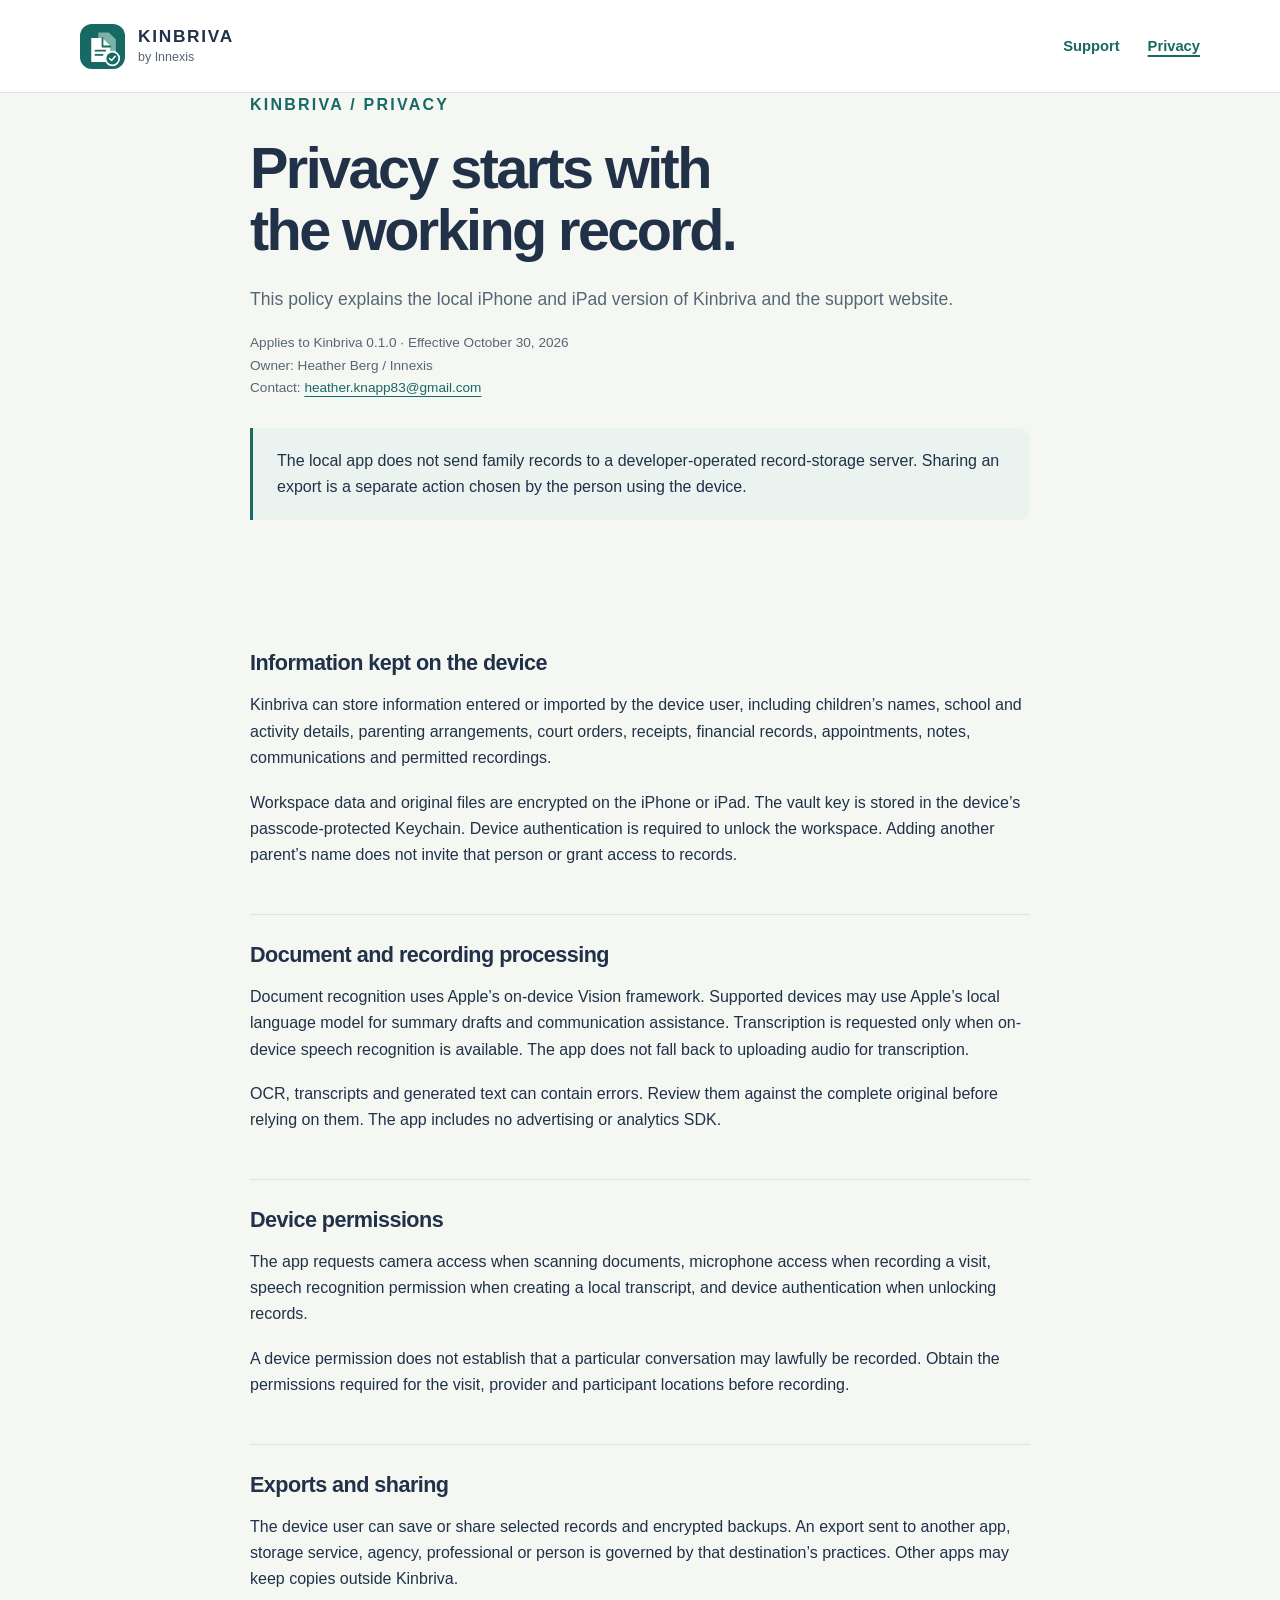
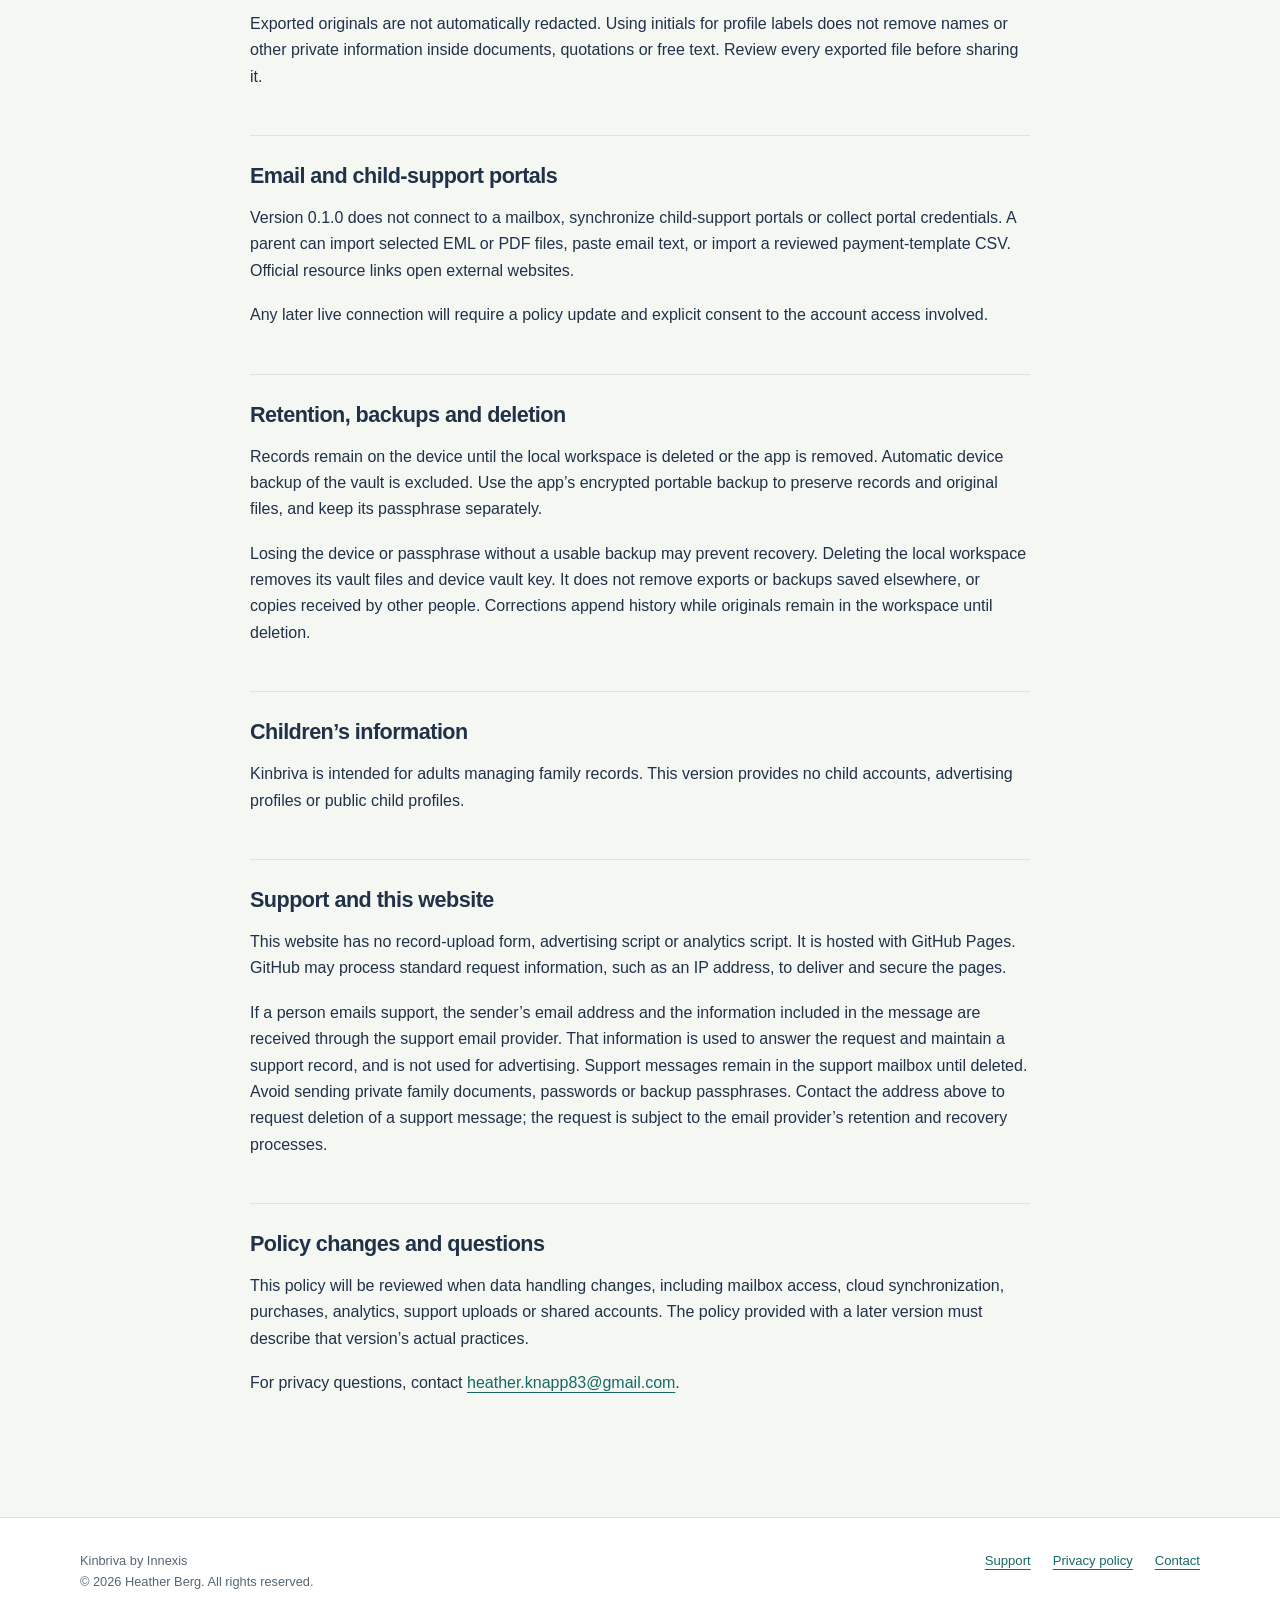
==== privacy/index.html @ b79e7692 "Publish approved Kinbriva support and privacy website" ====
<!doctype html>
<html lang="en"><head><meta charset="utf-8"><meta http-equiv="Content-Security-Policy" content="default-src 'none'; style-src 'self'; img-src 'self'; font-src 'self'; base-uri 'none'; form-action 'none'; upgrade-insecure-requests"><meta name="viewport" content="width=device-width,initial-scale=1"><meta name="description" content="How Kinbriva handles local family records, device permissions, backups, exports and privacy requests."><meta name="theme-color" content="#176963"><title>Privacy policy · Kinbriva by Innexis</title><link rel="icon" href="../brand.svg" type="image/svg+xml"><link rel="stylesheet" href="../styles.css"></head>
<body><a class="skip" href="#main">Skip to content</a><header class="site-header"><div class="wrap header-inner"><a class="brand" href="../" aria-label="Kinbriva home"><img class="brand-icon" src="../brand.svg" alt="" width="45" height="45"><span><strong>KINBRIVA</strong><small>by Innexis</small></span></a><nav class="site-nav" aria-label="Main"><a href="../support/">Support</a><a href="../privacy/" aria-current="page">Privacy</a></nav></div></header>
<main id="main" class="wrap"><div class="page-top document"><p class="eyebrow">Kinbriva / Privacy</p><h1>Privacy starts with<br>the working record.</h1><p class="intro">This policy explains the local iPhone and iPad version of Kinbriva and the support website.</p><p class="meta">Applies to Kinbriva 0.1.0 · Effective October 30, 2026<br>Owner: Heather Berg / Innexis<br>Contact: <a class="content-link" href="mailto:heather.knapp83@gmail.com?subject=Kinbriva%20privacy">heather.knapp83@gmail.com</a></p><div class="notice"><p>The local app does not send family records to a developer-operated record-storage server. Sharing an export is a separate action chosen by the person using the device.</p></div></div>
<article class="document" aria-label="Privacy policy"><section><h2>Information kept on the device</h2><p>Kinbriva can store information entered or imported by the device user, including children’s names, school and activity details, parenting arrangements, court orders, receipts, financial records, appointments, notes, communications and permitted recordings.</p><p>Workspace data and original files are encrypted on the iPhone or iPad. The vault key is stored in the device’s passcode-protected Keychain. Device authentication is required to unlock the workspace. Adding another parent’s name does not invite that person or grant access to records.</p></section>
<section><h2>Document and recording processing</h2><p>Document recognition uses Apple’s on-device Vision framework. Supported devices may use Apple’s local language model for summary drafts and communication assistance. Transcription is requested only when on-device speech recognition is available. The app does not fall back to uploading audio for transcription.</p><p>OCR, transcripts and generated text can contain errors. Review them against the complete original before relying on them. The app includes no advertising or analytics SDK.</p></section>
<section><h2>Device permissions</h2><p>The app requests camera access when scanning documents, microphone access when recording a visit, speech recognition permission when creating a local transcript, and device authentication when unlocking records.</p><p>A device permission does not establish that a particular conversation may lawfully be recorded. Obtain the permissions required for the visit, provider and participant locations before recording.</p></section>
<section><h2>Exports and sharing</h2><p>The device user can save or share selected records and encrypted backups. An export sent to another app, storage service, agency, professional or person is governed by that destination’s practices. Other apps may keep copies outside Kinbriva.</p><p>Exported originals are not automatically redacted. Using initials for profile labels does not remove names or other private information inside documents, quotations or free text. Review every exported file before sharing it.</p></section>
<section><h2>Email and child-support portals</h2><p>Version 0.1.0 does not connect to a mailbox, synchronize child-support portals or collect portal credentials. A parent can import selected EML or PDF files, paste email text, or import a reviewed payment-template CSV. Official resource links open external websites.</p><p>Any later live connection will require a policy update and explicit consent to the account access involved.</p></section>
<section><h2>Retention, backups and deletion</h2><p>Records remain on the device until the local workspace is deleted or the app is removed. Automatic device backup of the vault is excluded. Use the app’s encrypted portable backup to preserve records and original files, and keep its passphrase separately.</p><p>Losing the device or passphrase without a usable backup may prevent recovery. Deleting the local workspace removes its vault files and device vault key. It does not remove exports or backups saved elsewhere, or copies received by other people. Corrections append history while originals remain in the workspace until deletion.</p></section>
<section><h2>Children’s information</h2><p>Kinbriva is intended for adults managing family records. This version provides no child accounts, advertising profiles or public child profiles.</p></section>
<section><h2>Support and this website</h2><p>This website has no record-upload form, advertising script or analytics script. It is hosted with GitHub Pages. GitHub may process standard request information, such as an IP address, to deliver and secure the pages.</p><p>If a person emails support, the sender’s email address and the information included in the message are received through the support email provider. That information is used to answer the request and maintain a support record, and is not used for advertising. Support messages remain in the support mailbox until deleted. Avoid sending private family documents, passwords or backup passphrases. Contact the address above to request deletion of a support message; the request is subject to the email provider’s retention and recovery processes.</p></section>
<section><h2>Policy changes and questions</h2><p>This policy will be reviewed when data handling changes, including mailbox access, cloud synchronization, purchases, analytics, support uploads or shared accounts. The policy provided with a later version must describe that version’s actual practices.</p><p>For privacy questions, contact <a class="content-link" href="mailto:heather.knapp83@gmail.com?subject=Kinbriva%20privacy">heather.knapp83@gmail.com</a>.</p></section></article></main>
<footer class="site-footer"><div class="wrap footer-inner"><p>Kinbriva by Innexis<br>© 2026 Heather Berg. All rights reserved.</p><nav class="footer-links" aria-label="Footer"><a href="../support/">Support</a><a href="../privacy/" aria-current="page">Privacy policy</a><a href="mailto:heather.knapp83@gmail.com?subject=Kinbriva%20support">Contact</a></nav></div></footer></body></html>
---- styles.css ----
:root{color-scheme:light;--ink:#203148;--muted:#566675;--teal:#176963;--teal-dark:#0e504b;--line:#dce6e0;--paper:#fff;--wash:#f5f7f3;--mint:#eaf3ef;--radius:22px}
*{box-sizing:border-box}html{scroll-behavior:smooth}body{margin:0;background:var(--wash);color:var(--ink);font:16px/1.65 -apple-system,BlinkMacSystemFont,"Segoe UI",sans-serif}a{color:var(--teal);text-underline-offset:4px}a:hover{color:var(--teal-dark)}a:focus-visible,summary:focus-visible{outline:3px solid #b97e19;outline-offset:5px;border-radius:3px}h1,h2,h3,p{margin-top:0}h1{font-size:clamp(2.6rem,5.2vw,4.4rem);line-height:1.08;letter-spacing:-.045em;margin-bottom:24px}h2{font-size:1.6rem;line-height:1.25;letter-spacing:-.025em;margin-bottom:15px}h3{font-size:1.1rem;line-height:1.35;margin-bottom:9px}p{margin-bottom:18px}ul,ol{padding-left:1.35rem}li{padding-left:5px;margin:8px 0}.wrap{width:min(1120px,calc(100% - 56px));margin:auto}.skip{position:absolute;left:16px;top:-90px;padding:10px 20px;background:var(--ink);color:white;z-index:5}.skip:focus{top:12px;color:white}.site-header{border-bottom:1px solid var(--line);background:var(--paper)}.header-inner{min-height:92px;display:flex;align-items:center;justify-content:space-between;gap:24px}.brand{display:flex;align-items:center;gap:13px;text-decoration:none;color:var(--ink)}.brand-icon{width:45px;height:45px;display:block}.brand strong{display:block;font-size:1.08rem;letter-spacing:.1em;line-height:1.3}.brand small{display:block;color:var(--muted);font-size:.78rem;line-height:1.5}.site-nav{display:flex;gap:28px;align-items:center}.site-nav a{font-size:.92rem;text-decoration:none;font-weight:600}.site-nav a[aria-current=page]{text-decoration:underline;text-decoration-thickness:2px}.eyebrow{text-transform:uppercase;letter-spacing:.14em;color:var(--teal);font-size:.75rem;font-weight:750;line-height:1.5;margin-bottom:20px}.hero{padding:88px 0 72px;display:grid;grid-template-columns:1.05fr .95fr;gap:80px;align-items:center}.hero .intro{font-size:1.15rem;color:var(--muted);max-width:39rem}.pill{display:inline-flex;align-items:center;gap:8px;border:1px solid var(--line);background:var(--paper);border-radius:50px;padding:7px 13px;font-size:.75rem;color:var(--muted);margin-bottom:22px}.pill:before{content:"";width:7px;height:7px;background:var(--teal);border-radius:100%}.actions{display:flex;gap:12px;flex-wrap:wrap;margin-top:28px}.button{padding:12px 20px;border-radius:10px;text-decoration:none;font-size:.93rem;font-weight:650;border:1px solid var(--teal);display:inline-block}.button.primary{color:white;background:var(--teal)}.button.primary:hover{background:var(--teal-dark)}.button.secondary{background:transparent}.record-stack{position:relative;padding:35px 25px;background:var(--mint);border-radius:35px;transform:rotate(-2deg)}.record-stack>*{transform:rotate(2deg)}.record-stack-label{font-size:.72rem;font-weight:750;letter-spacing:.12em;color:var(--teal);margin:0 0 20px}.sample-record{display:flex;align-items:center;gap:14px;background:white;border:1px solid #dce6e0;box-shadow:0 8px 25px #20314808;padding:20px;border-radius:15px;margin:13px 0}.sample-record .badge{width:39px;height:43px;border:1px solid var(--line);border-radius:10px;display:grid;place-items:center;font-size:18px;color:var(--teal);font-weight:600}.sample-record strong{font-size:.95rem;display:block}.sample-record small{color:var(--muted);font-size:.78rem}.sample-note{color:var(--muted);font-size:.73rem;margin:21px 0 0}.section{padding:48px 0 70px}.section-label{margin-bottom:25px}.feature-grid{display:grid;grid-template-columns:repeat(3,1fr);gap:18px}.card{padding:28px;background:white;border:1px solid var(--line);border-radius:var(--radius)}.card p{font-size:.94rem;color:var(--muted);margin-bottom:0}.number{font-size:.75rem;font-weight:750;color:var(--teal);letter-spacing:.1em;display:block;margin-bottom:22px}.notice{border-left:3px solid var(--teal);background:var(--mint);border-radius:0 12px 12px 0;padding:20px 24px;margin:28px 0}.notice p:last-child{margin-bottom:0}.status-text{font-size:.87rem;color:var(--muted);max-width:54rem}.page-top{padding:64px 0 30px}.page-top h1{font-size:clamp(2.5rem,5vw,3.6rem)}.page-top .intro{font-size:1.1rem;color:var(--muted);max-width:46rem}.document{max-width:780px;margin:0 auto;padding:0 0 75px}.document section{padding:27px 0;border-bottom:1px solid var(--line)}.document section:last-child{border-bottom:0}.document h2{font-size:1.35rem}.document p,.document li{font-size:1rem}.document .meta{font-size:.85rem;color:var(--muted)}.support-layout{display:grid;grid-template-columns:1.7fr 1fr;gap:40px;align-items:start;padding-bottom:75px}.support-layout h2{margin-top:36px}.support-layout h2:first-child{margin-top:0}.support-aside{position:sticky;top:25px}.support-aside p{font-size:.9rem}.support-aside .button{margin:6px 0 10px}details{padding:21px 0;border-bottom:1px solid var(--line)}summary{cursor:pointer;font-weight:650;font-size:1.02rem;padding-right:16px}details p{padding-top:15px;margin-bottom:0;color:var(--muted);font-size:.95rem}.site-footer{padding:32px 0;background:var(--paper);border-top:1px solid var(--line)}.footer-inner{display:flex;justify-content:space-between;gap:25px}.footer-inner p{margin:0;font-size:.8rem;color:var(--muted)}.footer-links{display:flex;gap:22px;font-size:.82rem}.lead-link{font-weight:600}.muted{color:var(--muted)}.content-link{overflow-wrap:anywhere}@media(max-width:800px){.hero{gap:35px;padding-top:56px;grid-template-columns:1fr}.record-stack{margin:5px 15px 0}.feature-grid{grid-template-columns:1fr}.support-layout{grid-template-columns:1fr}.support-aside{position:static}.footer-inner{flex-direction:column}.section{padding-top:25px}.page-top{padding-top:44px}}@media(max-width:480px){.wrap{width:calc(100% - 36px)}.site-nav{gap:17px}.header-inner{min-height:84px;gap:16px}.brand-icon{width:36px;height:36px}.brand strong{font-size:.91rem}.brand small{font-size:.68rem}.site-nav a{font-size:.8rem}.hero{padding-bottom:42px}.actions .button{width:100%;text-align:center}.record-stack{padding:23px 16px}.card{padding:24px}.page-top h1{font-size:2.45rem}.footer-links{flex-wrap:wrap}}@media(prefers-reduced-motion:reduce){html{scroll-behavior:auto}}@media print{.site-header,.site-footer,.actions,.support-aside{display:none}body{background:#fff;color:#000}.wrap{width:100%}.document{max-width:none}.page-top{padding-top:0}.document section{break-inside:avoid}a{color:inherit}.notice{background:transparent}}
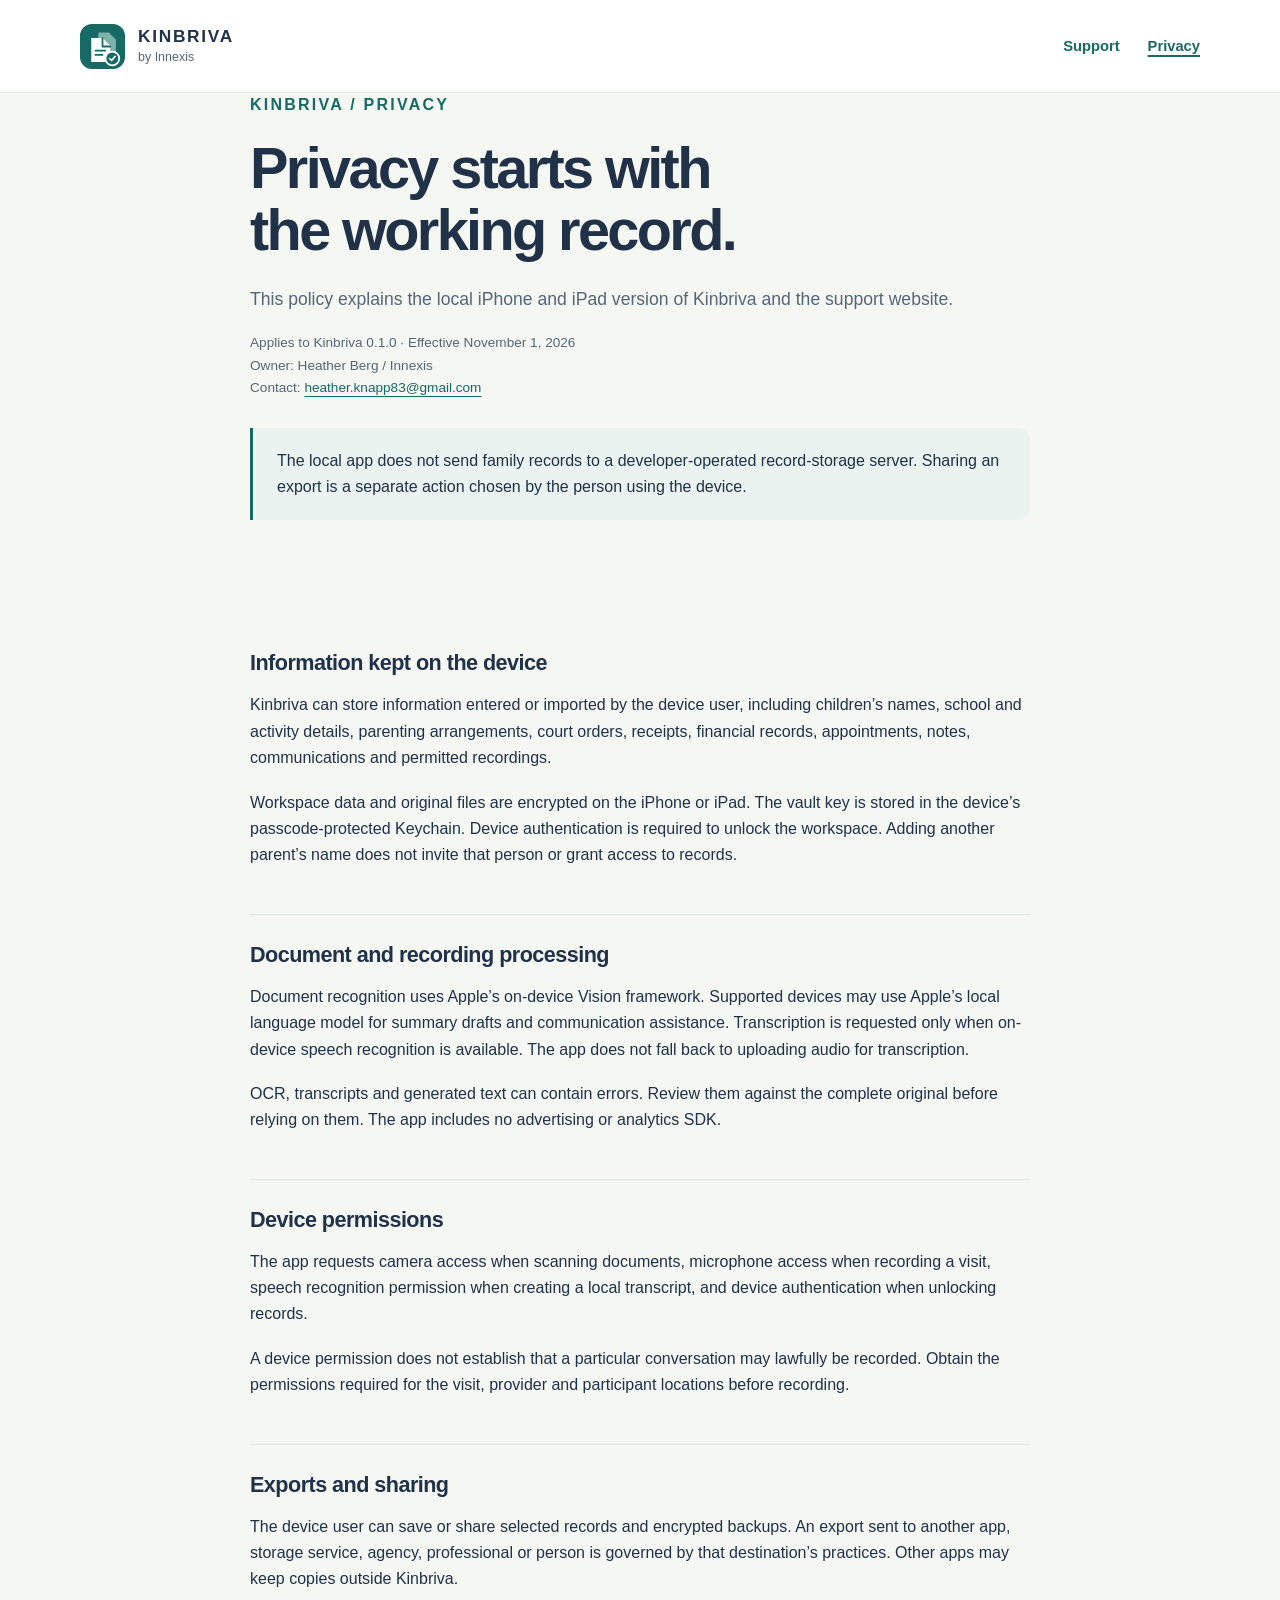
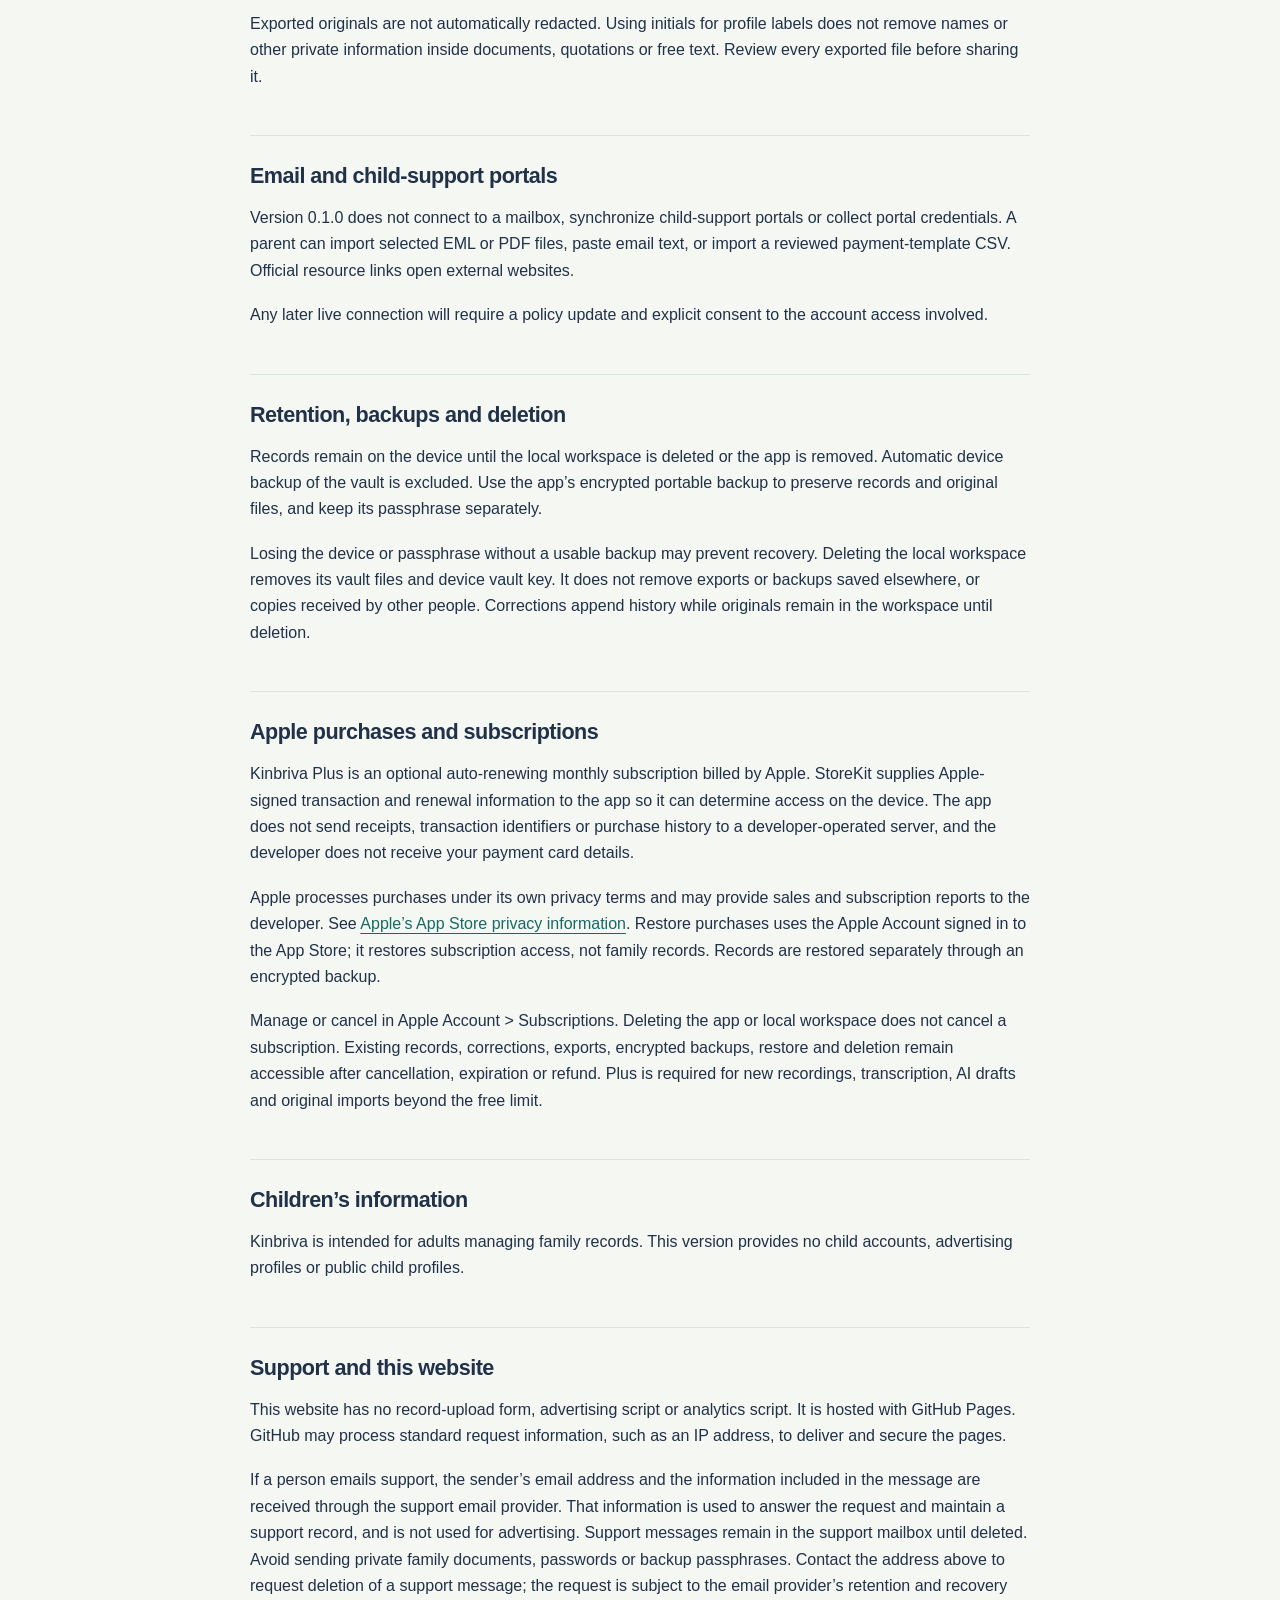
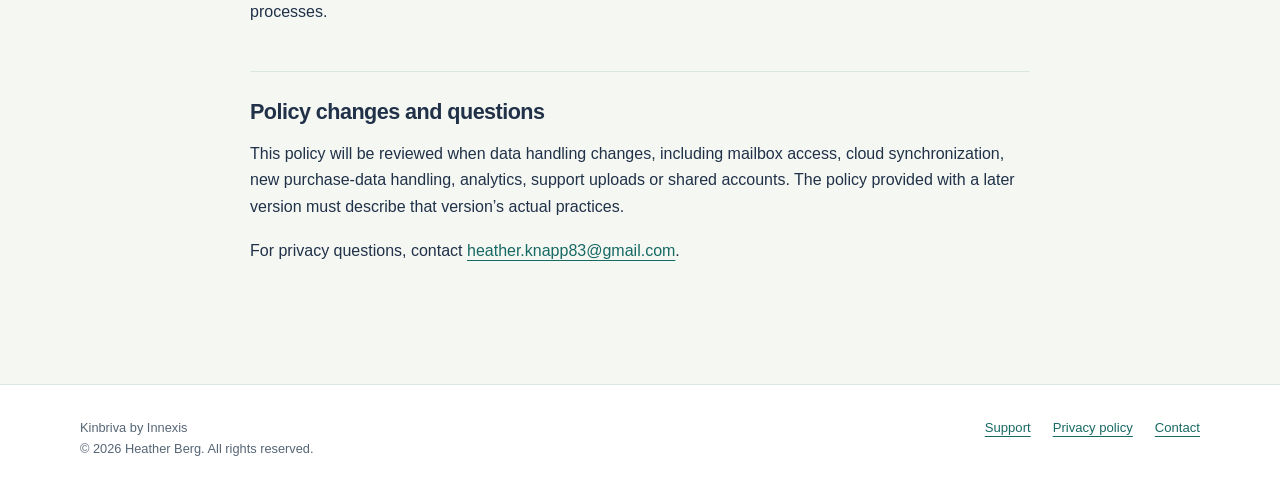
==== commit 092aa56f: "Explain Kinbriva Plus monthly pricing, purchase privacy and cancellation" ====
--- a/privacy/index.html
+++ b/privacy/index.html
@@ -1,14 +1,15 @@
 <!doctype html>
 <html lang="en"><head><meta charset="utf-8"><meta http-equiv="Content-Security-Policy" content="default-src 'none'; style-src 'self'; img-src 'self'; font-src 'self'; base-uri 'none'; form-action 'none'; upgrade-insecure-requests"><meta name="viewport" content="width=device-width,initial-scale=1"><meta name="description" content="How Kinbriva handles local family records, device permissions, backups, exports and privacy requests."><meta name="theme-color" content="#176963"><title>Privacy policy · Kinbriva by Innexis</title><link rel="icon" href="../brand.svg" type="image/svg+xml"><link rel="stylesheet" href="../styles.css"></head>
 <body><a class="skip" href="#main">Skip to content</a><header class="site-header"><div class="wrap header-inner"><a class="brand" href="../" aria-label="Kinbriva home"><img class="brand-icon" src="../brand.svg" alt="" width="45" height="45"><span><strong>KINBRIVA</strong><small>by Innexis</small></span></a><nav class="site-nav" aria-label="Main"><a href="../support/">Support</a><a href="../privacy/" aria-current="page">Privacy</a></nav></div></header>
-<main id="main" class="wrap"><div class="page-top document"><p class="eyebrow">Kinbriva / Privacy</p><h1>Privacy starts with<br>the working record.</h1><p class="intro">This policy explains the local iPhone and iPad version of Kinbriva and the support website.</p><p class="meta">Applies to Kinbriva 0.1.0 · Effective October 30, 2026<br>Owner: Heather Berg / Innexis<br>Contact: <a class="content-link" href="mailto:heather.knapp83@gmail.com?subject=Kinbriva%20privacy">heather.knapp83@gmail.com</a></p><div class="notice"><p>The local app does not send family records to a developer-operated record-storage server. Sharing an export is a separate action chosen by the person using the device.</p></div></div>
+<main id="main" class="wrap"><div class="page-top document"><p class="eyebrow">Kinbriva / Privacy</p><h1>Privacy starts with<br>the working record.</h1><p class="intro">This policy explains the local iPhone and iPad version of Kinbriva and the support website.</p><p class="meta">Applies to Kinbriva 0.1.0 · Effective November 1, 2026<br>Owner: Heather Berg / Innexis<br>Contact: <a class="content-link" href="mailto:heather.knapp83@gmail.com?subject=Kinbriva%20privacy">heather.knapp83@gmail.com</a></p><div class="notice"><p>The local app does not send family records to a developer-operated record-storage server. Sharing an export is a separate action chosen by the person using the device.</p></div></div>
 <article class="document" aria-label="Privacy policy"><section><h2>Information kept on the device</h2><p>Kinbriva can store information entered or imported by the device user, including children’s names, school and activity details, parenting arrangements, court orders, receipts, financial records, appointments, notes, communications and permitted recordings.</p><p>Workspace data and original files are encrypted on the iPhone or iPad. The vault key is stored in the device’s passcode-protected Keychain. Device authentication is required to unlock the workspace. Adding another parent’s name does not invite that person or grant access to records.</p></section>
 <section><h2>Document and recording processing</h2><p>Document recognition uses Apple’s on-device Vision framework. Supported devices may use Apple’s local language model for summary drafts and communication assistance. Transcription is requested only when on-device speech recognition is available. The app does not fall back to uploading audio for transcription.</p><p>OCR, transcripts and generated text can contain errors. Review them against the complete original before relying on them. The app includes no advertising or analytics SDK.</p></section>
 <section><h2>Device permissions</h2><p>The app requests camera access when scanning documents, microphone access when recording a visit, speech recognition permission when creating a local transcript, and device authentication when unlocking records.</p><p>A device permission does not establish that a particular conversation may lawfully be recorded. Obtain the permissions required for the visit, provider and participant locations before recording.</p></section>
 <section><h2>Exports and sharing</h2><p>The device user can save or share selected records and encrypted backups. An export sent to another app, storage service, agency, professional or person is governed by that destination’s practices. Other apps may keep copies outside Kinbriva.</p><p>Exported originals are not automatically redacted. Using initials for profile labels does not remove names or other private information inside documents, quotations or free text. Review every exported file before sharing it.</p></section>
 <section><h2>Email and child-support portals</h2><p>Version 0.1.0 does not connect to a mailbox, synchronize child-support portals or collect portal credentials. A parent can import selected EML or PDF files, paste email text, or import a reviewed payment-template CSV. Official resource links open external websites.</p><p>Any later live connection will require a policy update and explicit consent to the account access involved.</p></section>
 <section><h2>Retention, backups and deletion</h2><p>Records remain on the device until the local workspace is deleted or the app is removed. Automatic device backup of the vault is excluded. Use the app’s encrypted portable backup to preserve records and original files, and keep its passphrase separately.</p><p>Losing the device or passphrase without a usable backup may prevent recovery. Deleting the local workspace removes its vault files and device vault key. It does not remove exports or backups saved elsewhere, or copies received by other people. Corrections append history while originals remain in the workspace until deletion.</p></section>
+<section><h2>Apple purchases and subscriptions</h2><p>Kinbriva Plus is an optional auto-renewing monthly subscription billed by Apple. StoreKit supplies Apple-signed transaction and renewal information to the app so it can determine access on the device. The app does not send receipts, transaction identifiers or purchase history to a developer-operated server, and the developer does not receive your payment card details.</p><p>Apple processes purchases under its own privacy terms and may provide sales and subscription reports to the developer. See <a href="https://www.apple.com/legal/privacy/data/en/app-store/">Apple’s App Store privacy information</a>. Restore purchases uses the Apple Account signed in to the App Store; it restores subscription access, not family records. Records are restored separately through an encrypted backup.</p><p>Manage or cancel in Apple Account &gt; Subscriptions. Deleting the app or local workspace does not cancel a subscription. Existing records, corrections, exports, encrypted backups, restore and deletion remain accessible after cancellation, expiration or refund. Plus is required for new recordings, transcription, AI drafts and original imports beyond the free limit.</p></section>
 <section><h2>Children’s information</h2><p>Kinbriva is intended for adults managing family records. This version provides no child accounts, advertising profiles or public child profiles.</p></section>
 <section><h2>Support and this website</h2><p>This website has no record-upload form, advertising script or analytics script. It is hosted with GitHub Pages. GitHub may process standard request information, such as an IP address, to deliver and secure the pages.</p><p>If a person emails support, the sender’s email address and the information included in the message are received through the support email provider. That information is used to answer the request and maintain a support record, and is not used for advertising. Support messages remain in the support mailbox until deleted. Avoid sending private family documents, passwords or backup passphrases. Contact the address above to request deletion of a support message; the request is subject to the email provider’s retention and recovery processes.</p></section>
-<section><h2>Policy changes and questions</h2><p>This policy will be reviewed when data handling changes, including mailbox access, cloud synchronization, purchases, analytics, support uploads or shared accounts. The policy provided with a later version must describe that version’s actual practices.</p><p>For privacy questions, contact <a class="content-link" href="mailto:heather.knapp83@gmail.com?subject=Kinbriva%20privacy">heather.knapp83@gmail.com</a>.</p></section></article></main>
+<section><h2>Policy changes and questions</h2><p>This policy will be reviewed when data handling changes, including mailbox access, cloud synchronization, new purchase-data handling, analytics, support uploads or shared accounts. The policy provided with a later version must describe that version’s actual practices.</p><p>For privacy questions, contact <a class="content-link" href="mailto:heather.knapp83@gmail.com?subject=Kinbriva%20privacy">heather.knapp83@gmail.com</a>.</p></section></article></main>
 <footer class="site-footer"><div class="wrap footer-inner"><p>Kinbriva by Innexis<br>© 2026 Heather Berg. All rights reserved.</p><nav class="footer-links" aria-label="Footer"><a href="../support/">Support</a><a href="../privacy/" aria-current="page">Privacy policy</a><a href="mailto:heather.knapp83@gmail.com?subject=Kinbriva%20support">Contact</a></nav></div></footer></body></html>
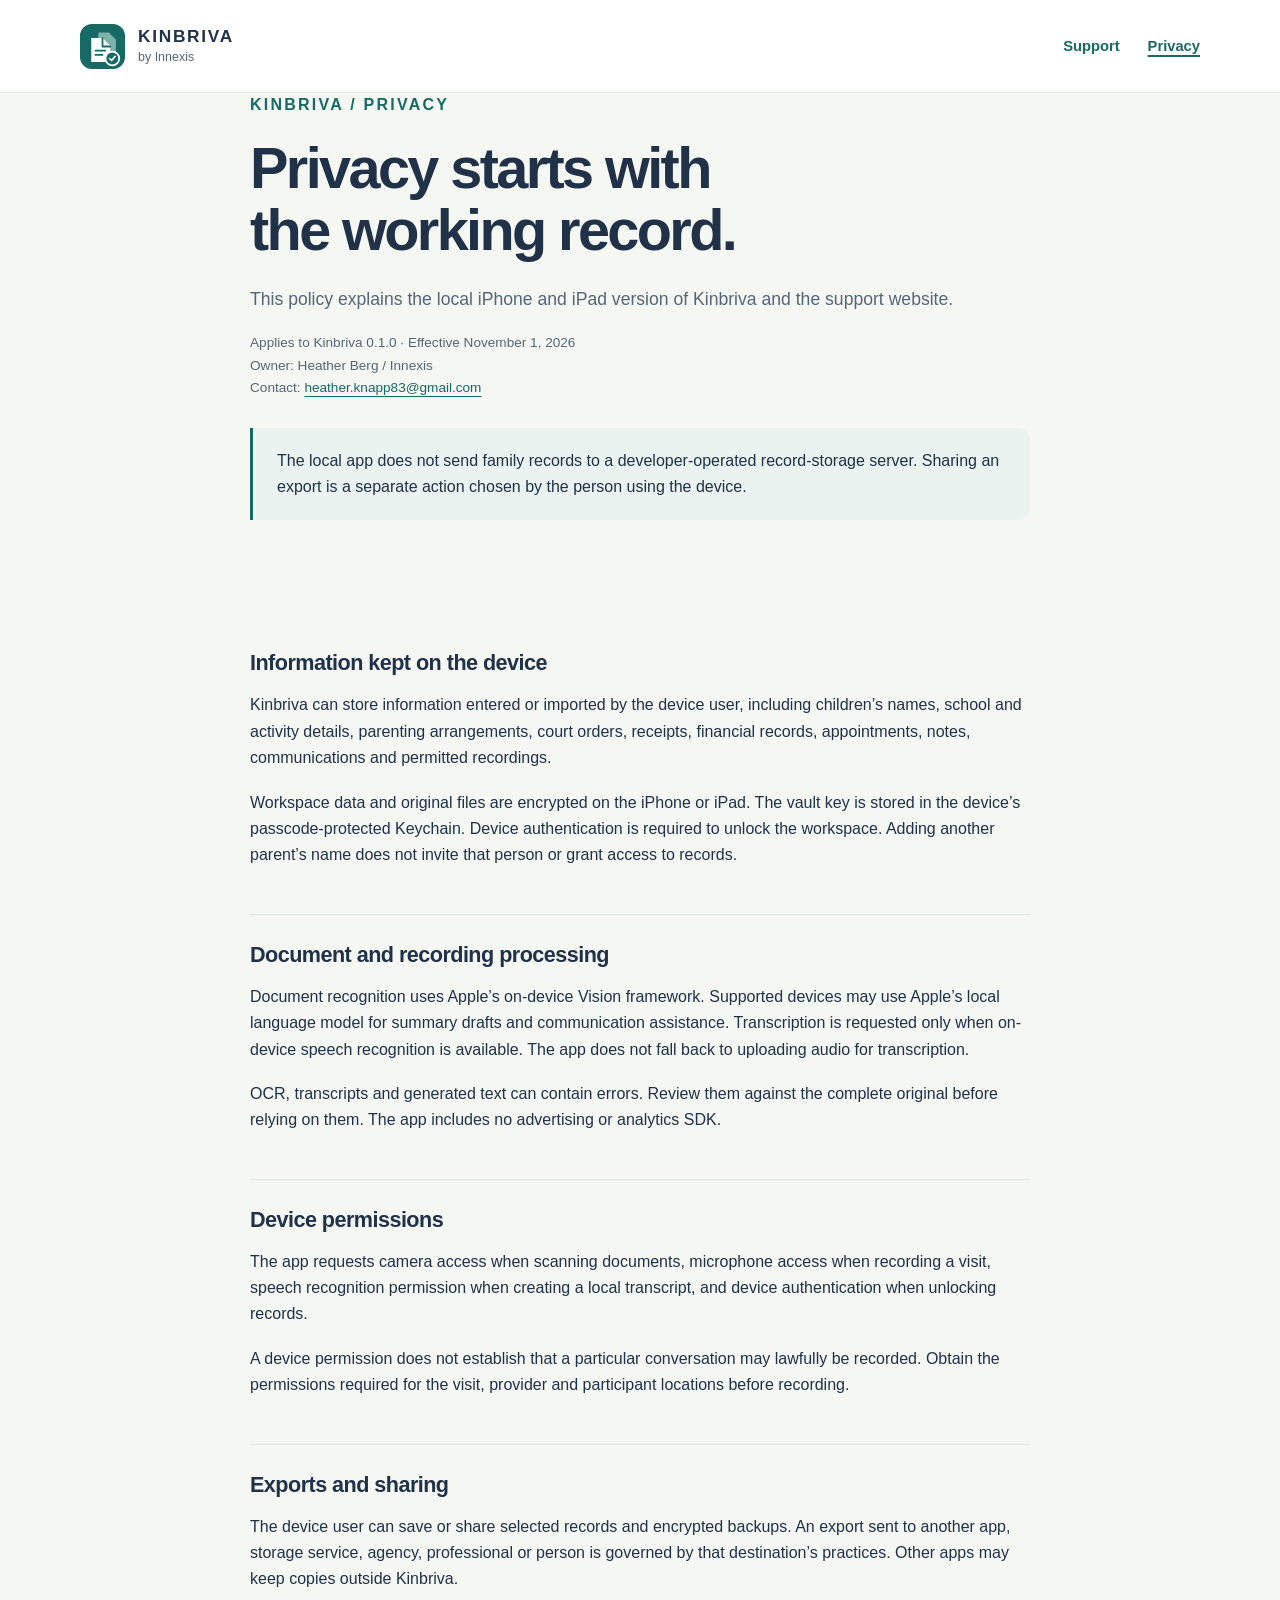
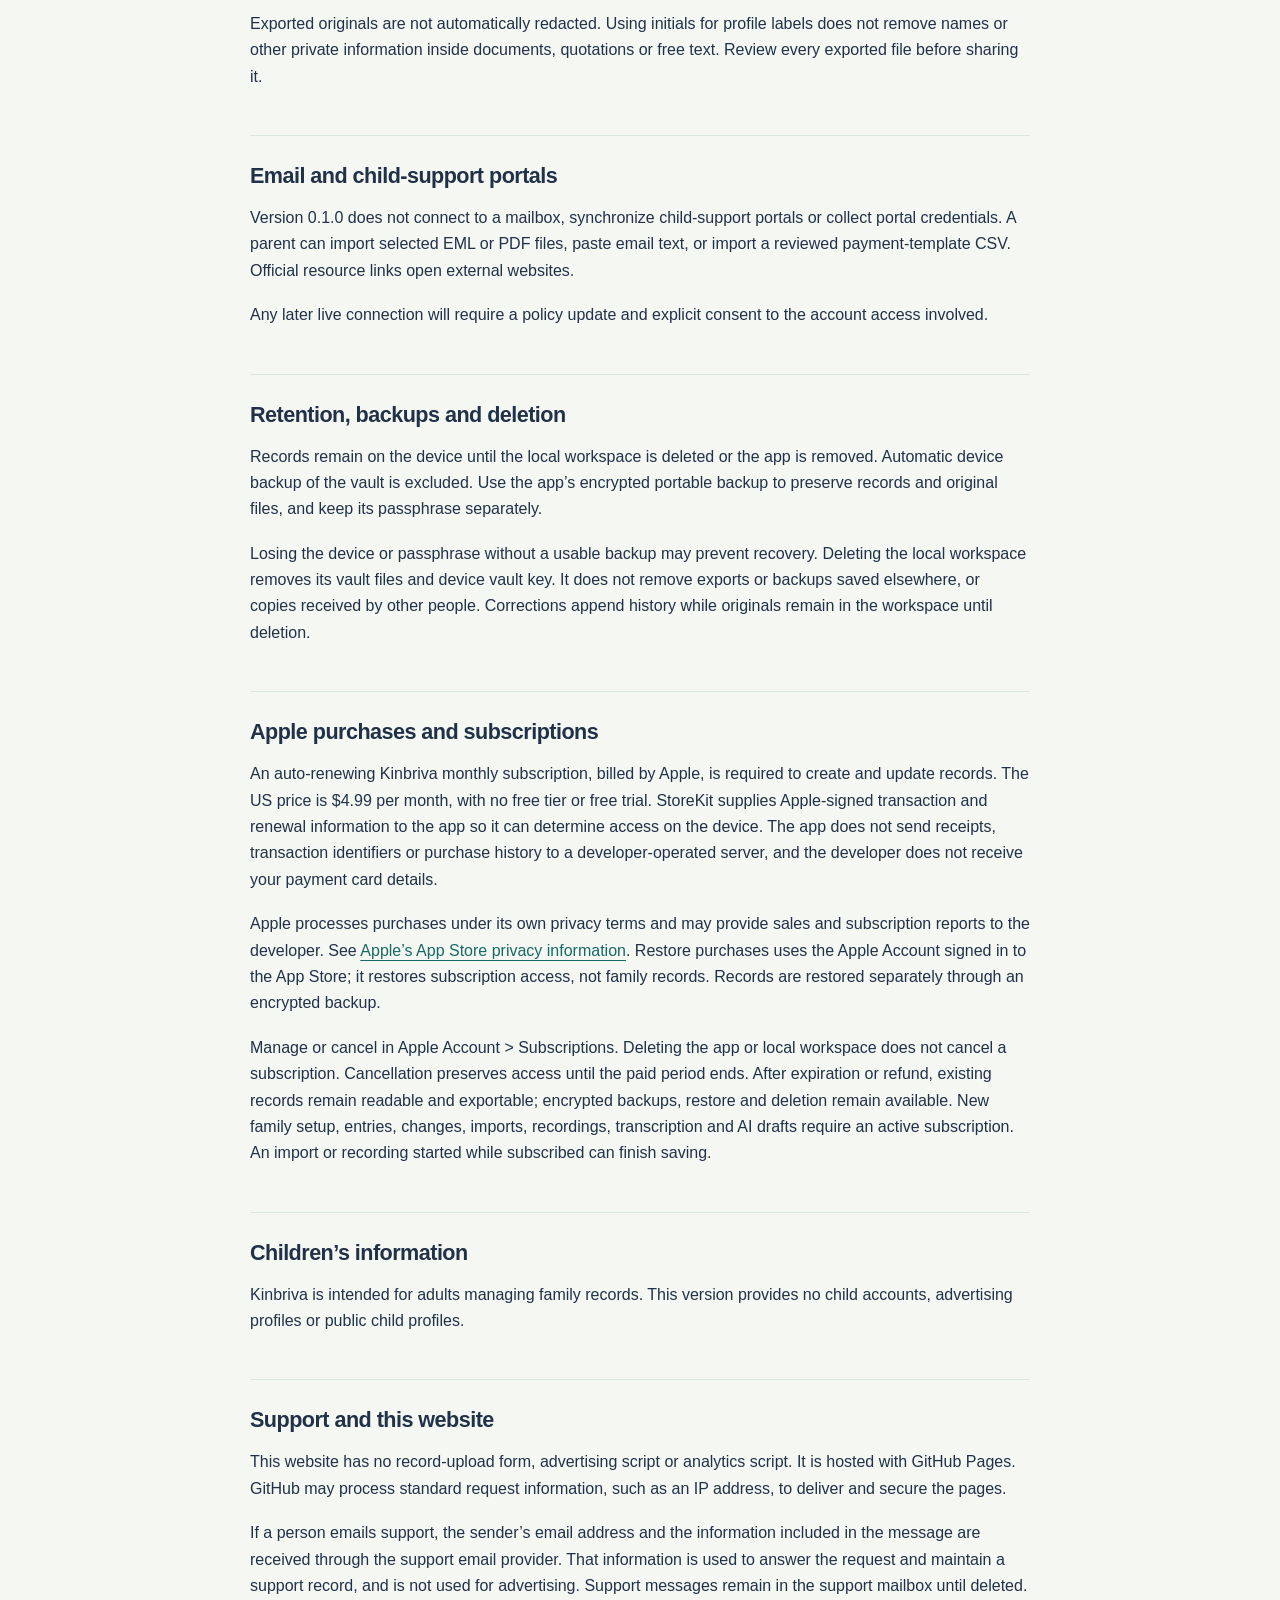
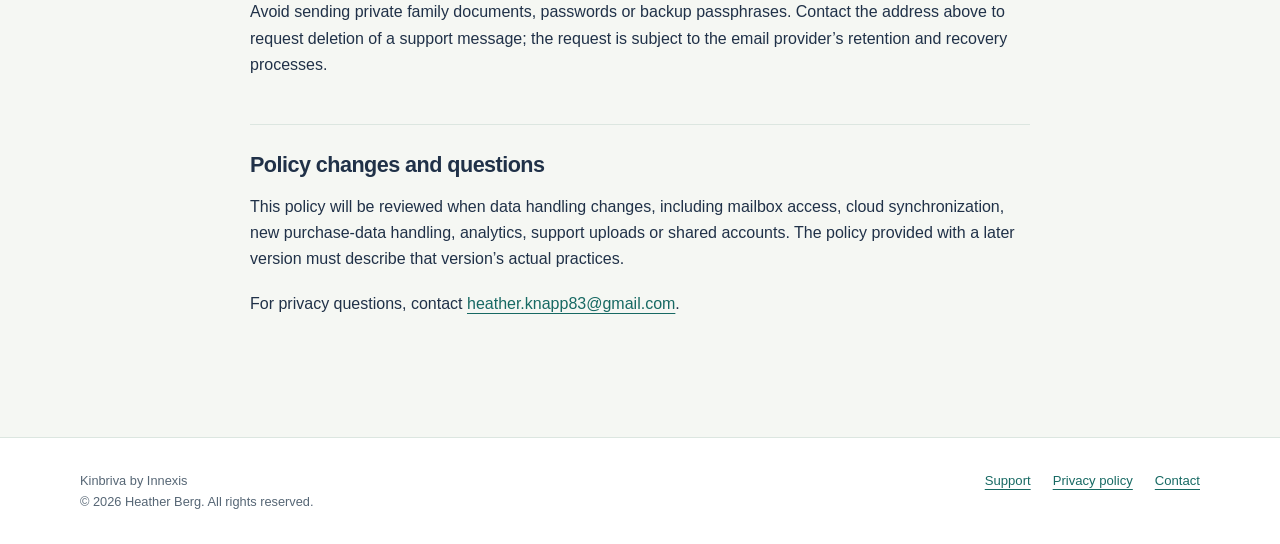
==== commit e3366b1d: "Describe the required Kinbriva $4.99 monthly subscription and retained-record access" ====
--- a/privacy/index.html
+++ b/privacy/index.html
@@ -8,7 +8,7 @@
 <section><h2>Exports and sharing</h2><p>The device user can save or share selected records and encrypted backups. An export sent to another app, storage service, agency, professional or person is governed by that destination’s practices. Other apps may keep copies outside Kinbriva.</p><p>Exported originals are not automatically redacted. Using initials for profile labels does not remove names or other private information inside documents, quotations or free text. Review every exported file before sharing it.</p></section>
 <section><h2>Email and child-support portals</h2><p>Version 0.1.0 does not connect to a mailbox, synchronize child-support portals or collect portal credentials. A parent can import selected EML or PDF files, paste email text, or import a reviewed payment-template CSV. Official resource links open external websites.</p><p>Any later live connection will require a policy update and explicit consent to the account access involved.</p></section>
 <section><h2>Retention, backups and deletion</h2><p>Records remain on the device until the local workspace is deleted or the app is removed. Automatic device backup of the vault is excluded. Use the app’s encrypted portable backup to preserve records and original files, and keep its passphrase separately.</p><p>Losing the device or passphrase without a usable backup may prevent recovery. Deleting the local workspace removes its vault files and device vault key. It does not remove exports or backups saved elsewhere, or copies received by other people. Corrections append history while originals remain in the workspace until deletion.</p></section>
-<section><h2>Apple purchases and subscriptions</h2><p>Kinbriva Plus is an optional auto-renewing monthly subscription billed by Apple. StoreKit supplies Apple-signed transaction and renewal information to the app so it can determine access on the device. The app does not send receipts, transaction identifiers or purchase history to a developer-operated server, and the developer does not receive your payment card details.</p><p>Apple processes purchases under its own privacy terms and may provide sales and subscription reports to the developer. See <a href="https://www.apple.com/legal/privacy/data/en/app-store/">Apple’s App Store privacy information</a>. Restore purchases uses the Apple Account signed in to the App Store; it restores subscription access, not family records. Records are restored separately through an encrypted backup.</p><p>Manage or cancel in Apple Account &gt; Subscriptions. Deleting the app or local workspace does not cancel a subscription. Existing records, corrections, exports, encrypted backups, restore and deletion remain accessible after cancellation, expiration or refund. Plus is required for new recordings, transcription, AI drafts and original imports beyond the free limit.</p></section>
+<section><h2>Apple purchases and subscriptions</h2><p>An auto-renewing Kinbriva monthly subscription, billed by Apple, is required to create and update records. The US price is $4.99 per month, with no free tier or free trial. StoreKit supplies Apple-signed transaction and renewal information to the app so it can determine access on the device. The app does not send receipts, transaction identifiers or purchase history to a developer-operated server, and the developer does not receive your payment card details.</p><p>Apple processes purchases under its own privacy terms and may provide sales and subscription reports to the developer. See <a href="https://www.apple.com/legal/privacy/data/en/app-store/">Apple’s App Store privacy information</a>. Restore purchases uses the Apple Account signed in to the App Store; it restores subscription access, not family records. Records are restored separately through an encrypted backup.</p><p>Manage or cancel in Apple Account &gt; Subscriptions. Deleting the app or local workspace does not cancel a subscription. Cancellation preserves access until the paid period ends. After expiration or refund, existing records remain readable and exportable; encrypted backups, restore and deletion remain available. New family setup, entries, changes, imports, recordings, transcription and AI drafts require an active subscription. An import or recording started while subscribed can finish saving.</p></section>
 <section><h2>Children’s information</h2><p>Kinbriva is intended for adults managing family records. This version provides no child accounts, advertising profiles or public child profiles.</p></section>
 <section><h2>Support and this website</h2><p>This website has no record-upload form, advertising script or analytics script. It is hosted with GitHub Pages. GitHub may process standard request information, such as an IP address, to deliver and secure the pages.</p><p>If a person emails support, the sender’s email address and the information included in the message are received through the support email provider. That information is used to answer the request and maintain a support record, and is not used for advertising. Support messages remain in the support mailbox until deleted. Avoid sending private family documents, passwords or backup passphrases. Contact the address above to request deletion of a support message; the request is subject to the email provider’s retention and recovery processes.</p></section>
 <section><h2>Policy changes and questions</h2><p>This policy will be reviewed when data handling changes, including mailbox access, cloud synchronization, new purchase-data handling, analytics, support uploads or shared accounts. The policy provided with a later version must describe that version’s actual practices.</p><p>For privacy questions, contact <a class="content-link" href="mailto:heather.knapp83@gmail.com?subject=Kinbriva%20privacy">heather.knapp83@gmail.com</a>.</p></section></article></main>
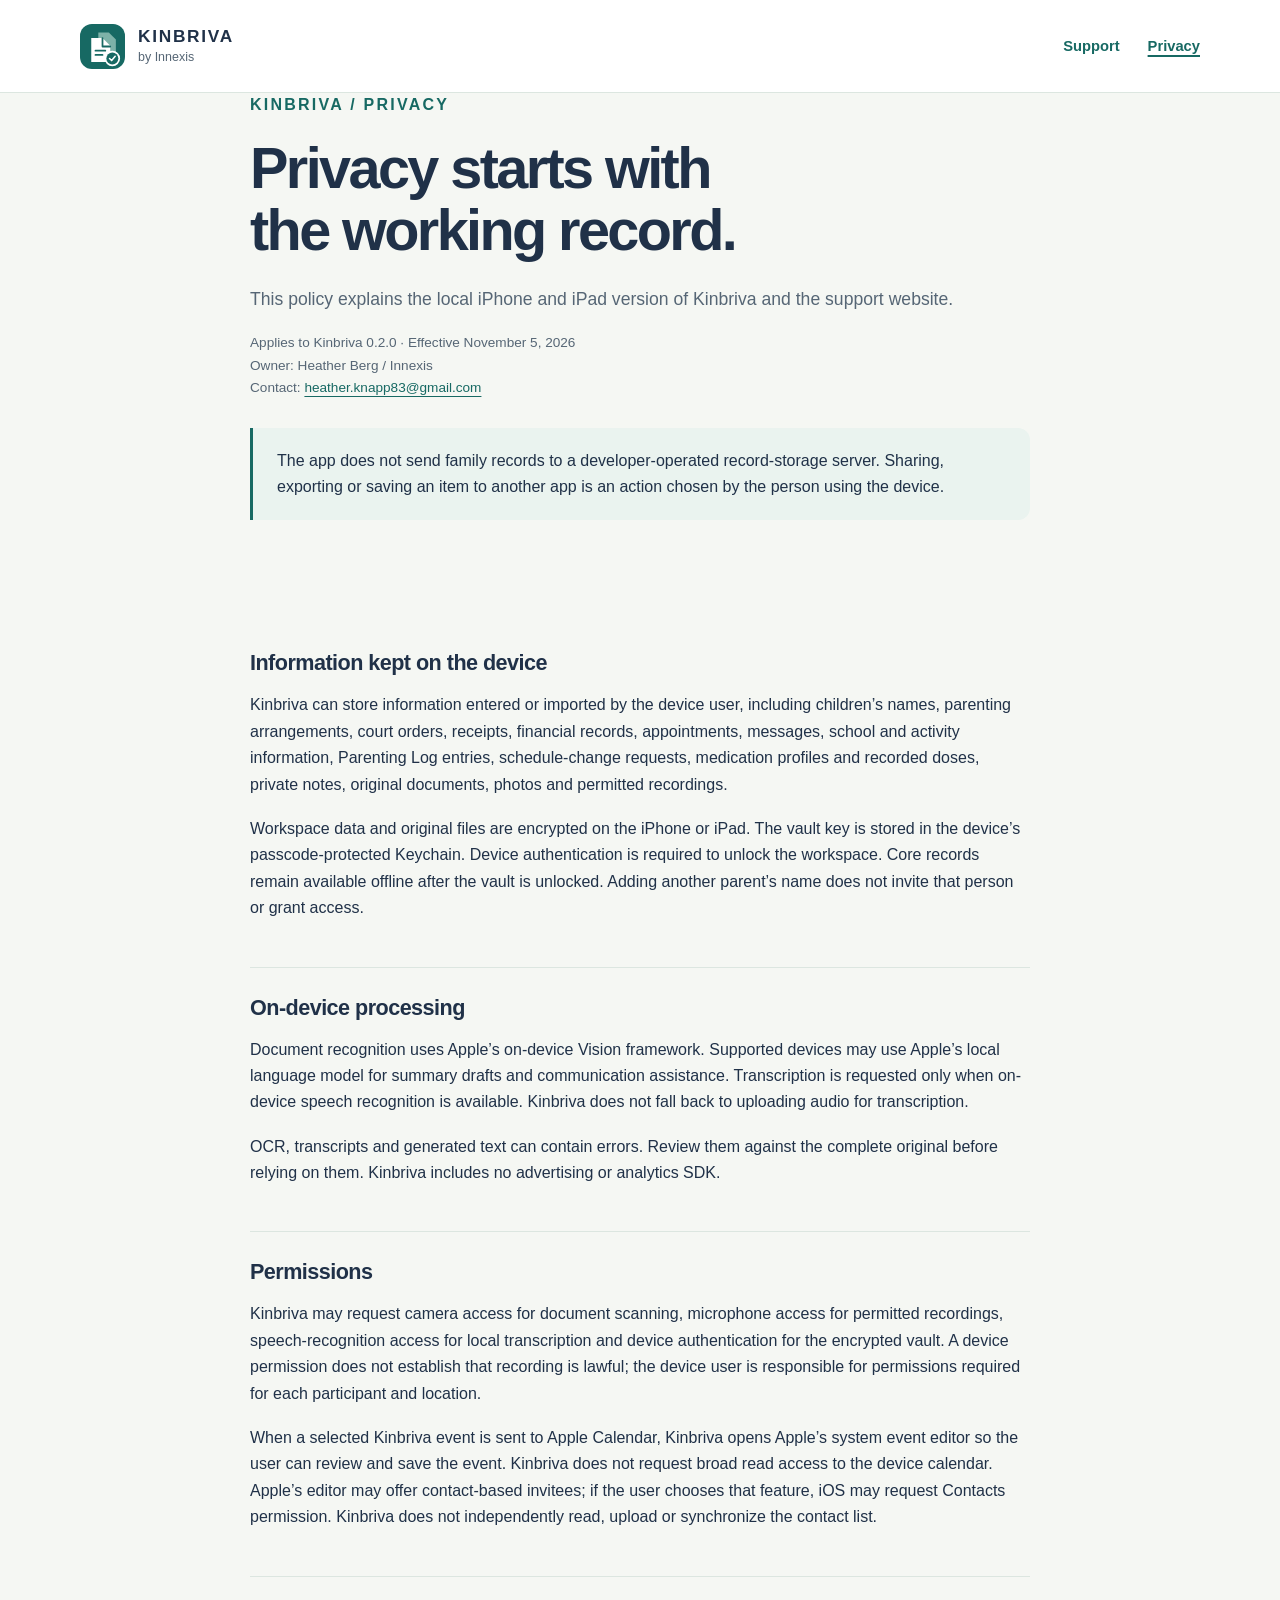
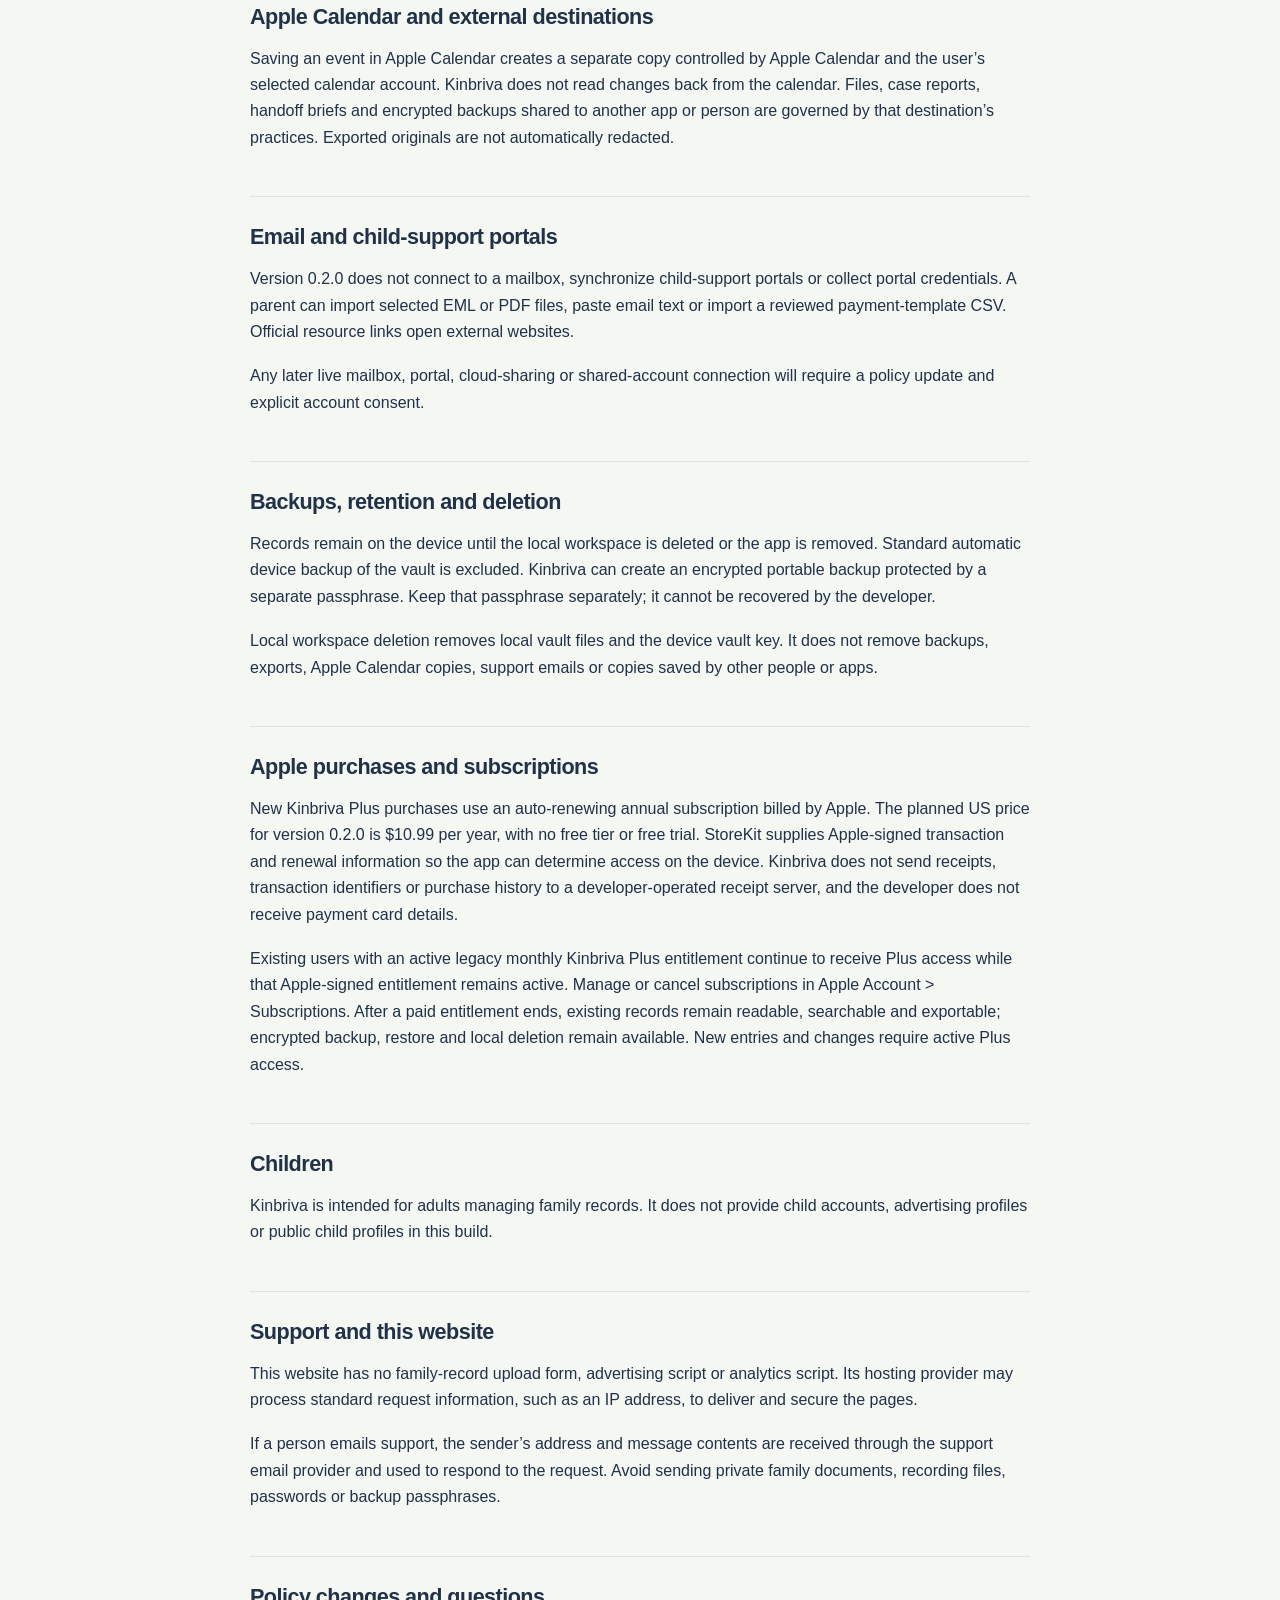
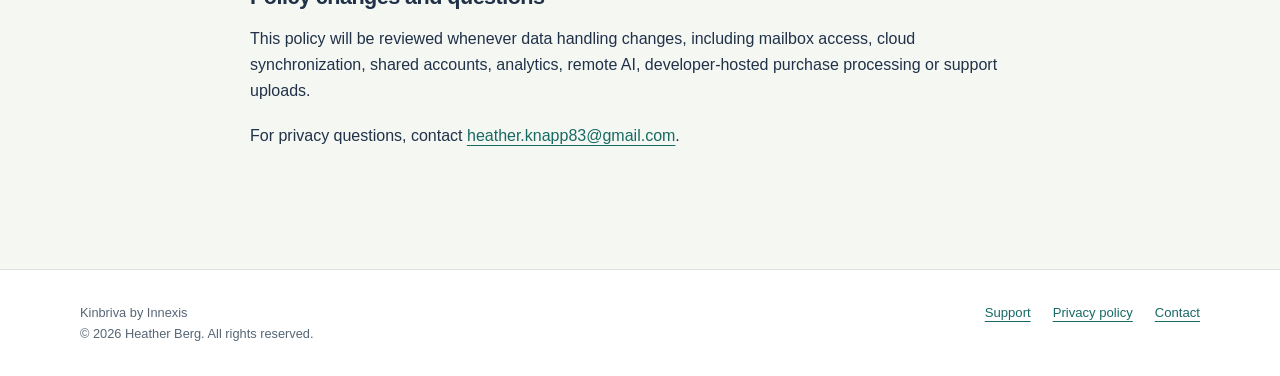
==== commit 6a87e4fc: "Prepare Kinbriva 0.2.0 privacy/index.html" ====
--- a/privacy/index.html
+++ b/privacy/index.html
@@ -1,15 +1,17 @@
 <!doctype html>
 <html lang="en"><head><meta charset="utf-8"><meta http-equiv="Content-Security-Policy" content="default-src 'none'; style-src 'self'; img-src 'self'; font-src 'self'; base-uri 'none'; form-action 'none'; upgrade-insecure-requests"><meta name="viewport" content="width=device-width,initial-scale=1"><meta name="description" content="How Kinbriva handles local family records, device permissions, backups, exports and privacy requests."><meta name="theme-color" content="#176963"><title>Privacy policy · Kinbriva by Innexis</title><link rel="icon" href="../brand.svg" type="image/svg+xml"><link rel="stylesheet" href="../styles.css"></head>
 <body><a class="skip" href="#main">Skip to content</a><header class="site-header"><div class="wrap header-inner"><a class="brand" href="../" aria-label="Kinbriva home"><img class="brand-icon" src="../brand.svg" alt="" width="45" height="45"><span><strong>KINBRIVA</strong><small>by Innexis</small></span></a><nav class="site-nav" aria-label="Main"><a href="../support/">Support</a><a href="../privacy/" aria-current="page">Privacy</a></nav></div></header>
-<main id="main" class="wrap"><div class="page-top document"><p class="eyebrow">Kinbriva / Privacy</p><h1>Privacy starts with<br>the working record.</h1><p class="intro">This policy explains the local iPhone and iPad version of Kinbriva and the support website.</p><p class="meta">Applies to Kinbriva 0.1.0 · Effective November 1, 2026<br>Owner: Heather Berg / Innexis<br>Contact: <a class="content-link" href="mailto:heather.knapp83@gmail.com?subject=Kinbriva%20privacy">heather.knapp83@gmail.com</a></p><div class="notice"><p>The local app does not send family records to a developer-operated record-storage server. Sharing an export is a separate action chosen by the person using the device.</p></div></div>
-<article class="document" aria-label="Privacy policy"><section><h2>Information kept on the device</h2><p>Kinbriva can store information entered or imported by the device user, including children’s names, school and activity details, parenting arrangements, court orders, receipts, financial records, appointments, notes, communications and permitted recordings.</p><p>Workspace data and original files are encrypted on the iPhone or iPad. The vault key is stored in the device’s passcode-protected Keychain. Device authentication is required to unlock the workspace. Adding another parent’s name does not invite that person or grant access to records.</p></section>
-<section><h2>Document and recording processing</h2><p>Document recognition uses Apple’s on-device Vision framework. Supported devices may use Apple’s local language model for summary drafts and communication assistance. Transcription is requested only when on-device speech recognition is available. The app does not fall back to uploading audio for transcription.</p><p>OCR, transcripts and generated text can contain errors. Review them against the complete original before relying on them. The app includes no advertising or analytics SDK.</p></section>
-<section><h2>Device permissions</h2><p>The app requests camera access when scanning documents, microphone access when recording a visit, speech recognition permission when creating a local transcript, and device authentication when unlocking records.</p><p>A device permission does not establish that a particular conversation may lawfully be recorded. Obtain the permissions required for the visit, provider and participant locations before recording.</p></section>
-<section><h2>Exports and sharing</h2><p>The device user can save or share selected records and encrypted backups. An export sent to another app, storage service, agency, professional or person is governed by that destination’s practices. Other apps may keep copies outside Kinbriva.</p><p>Exported originals are not automatically redacted. Using initials for profile labels does not remove names or other private information inside documents, quotations or free text. Review every exported file before sharing it.</p></section>
-<section><h2>Email and child-support portals</h2><p>Version 0.1.0 does not connect to a mailbox, synchronize child-support portals or collect portal credentials. A parent can import selected EML or PDF files, paste email text, or import a reviewed payment-template CSV. Official resource links open external websites.</p><p>Any later live connection will require a policy update and explicit consent to the account access involved.</p></section>
-<section><h2>Retention, backups and deletion</h2><p>Records remain on the device until the local workspace is deleted or the app is removed. Automatic device backup of the vault is excluded. Use the app’s encrypted portable backup to preserve records and original files, and keep its passphrase separately.</p><p>Losing the device or passphrase without a usable backup may prevent recovery. Deleting the local workspace removes its vault files and device vault key. It does not remove exports or backups saved elsewhere, or copies received by other people. Corrections append history while originals remain in the workspace until deletion.</p></section>
-<section><h2>Apple purchases and subscriptions</h2><p>An auto-renewing Kinbriva monthly subscription, billed by Apple, is required to create and update records. The US price is $4.99 per month, with no free tier or free trial. StoreKit supplies Apple-signed transaction and renewal information to the app so it can determine access on the device. The app does not send receipts, transaction identifiers or purchase history to a developer-operated server, and the developer does not receive your payment card details.</p><p>Apple processes purchases under its own privacy terms and may provide sales and subscription reports to the developer. See <a href="https://www.apple.com/legal/privacy/data/en/app-store/">Apple’s App Store privacy information</a>. Restore purchases uses the Apple Account signed in to the App Store; it restores subscription access, not family records. Records are restored separately through an encrypted backup.</p><p>Manage or cancel in Apple Account &gt; Subscriptions. Deleting the app or local workspace does not cancel a subscription. Cancellation preserves access until the paid period ends. After expiration or refund, existing records remain readable and exportable; encrypted backups, restore and deletion remain available. New family setup, entries, changes, imports, recordings, transcription and AI drafts require an active subscription. An import or recording started while subscribed can finish saving.</p></section>
-<section><h2>Children’s information</h2><p>Kinbriva is intended for adults managing family records. This version provides no child accounts, advertising profiles or public child profiles.</p></section>
-<section><h2>Support and this website</h2><p>This website has no record-upload form, advertising script or analytics script. It is hosted with GitHub Pages. GitHub may process standard request information, such as an IP address, to deliver and secure the pages.</p><p>If a person emails support, the sender’s email address and the information included in the message are received through the support email provider. That information is used to answer the request and maintain a support record, and is not used for advertising. Support messages remain in the support mailbox until deleted. Avoid sending private family documents, passwords or backup passphrases. Contact the address above to request deletion of a support message; the request is subject to the email provider’s retention and recovery processes.</p></section>
-<section><h2>Policy changes and questions</h2><p>This policy will be reviewed when data handling changes, including mailbox access, cloud synchronization, new purchase-data handling, analytics, support uploads or shared accounts. The policy provided with a later version must describe that version’s actual practices.</p><p>For privacy questions, contact <a class="content-link" href="mailto:heather.knapp83@gmail.com?subject=Kinbriva%20privacy">heather.knapp83@gmail.com</a>.</p></section></article></main>
+<main id="main" class="wrap"><div class="page-top document"><p class="eyebrow">Kinbriva / Privacy</p><h1>Privacy starts with<br>the working record.</h1><p class="intro">This policy explains the local iPhone and iPad version of Kinbriva and the support website.</p><p class="meta">Applies to Kinbriva 0.2.0 · Effective November 5, 2026<br>Owner: Heather Berg / Innexis<br>Contact: <a class="content-link" href="mailto:heather.knapp83@gmail.com?subject=Kinbriva%20privacy">heather.knapp83@gmail.com</a></p><div class="notice"><p>The app does not send family records to a developer-operated record-storage server. Sharing, exporting or saving an item to another app is an action chosen by the person using the device.</p></div></div>
+<article class="document" aria-label="Privacy policy">
+<section><h2>Information kept on the device</h2><p>Kinbriva can store information entered or imported by the device user, including children’s names, parenting arrangements, court orders, receipts, financial records, appointments, messages, school and activity information, Parenting Log entries, schedule-change requests, medication profiles and recorded doses, private notes, original documents, photos and permitted recordings.</p><p>Workspace data and original files are encrypted on the iPhone or iPad. The vault key is stored in the device’s passcode-protected Keychain. Device authentication is required to unlock the workspace. Core records remain available offline after the vault is unlocked. Adding another parent’s name does not invite that person or grant access.</p></section>
+<section><h2>On-device processing</h2><p>Document recognition uses Apple’s on-device Vision framework. Supported devices may use Apple’s local language model for summary drafts and communication assistance. Transcription is requested only when on-device speech recognition is available. Kinbriva does not fall back to uploading audio for transcription.</p><p>OCR, transcripts and generated text can contain errors. Review them against the complete original before relying on them. Kinbriva includes no advertising or analytics SDK.</p></section>
+<section><h2>Permissions</h2><p>Kinbriva may request camera access for document scanning, microphone access for permitted recordings, speech-recognition access for local transcription and device authentication for the encrypted vault. A device permission does not establish that recording is lawful; the device user is responsible for permissions required for each participant and location.</p><p>When a selected Kinbriva event is sent to Apple Calendar, Kinbriva opens Apple’s system event editor so the user can review and save the event. Kinbriva does not request broad read access to the device calendar. Apple’s editor may offer contact-based invitees; if the user chooses that feature, iOS may request Contacts permission. Kinbriva does not independently read, upload or synchronize the contact list.</p></section>
+<section><h2>Apple Calendar and external destinations</h2><p>Saving an event in Apple Calendar creates a separate copy controlled by Apple Calendar and the user’s selected calendar account. Kinbriva does not read changes back from the calendar. Files, case reports, handoff briefs and encrypted backups shared to another app or person are governed by that destination’s practices. Exported originals are not automatically redacted.</p></section>
+<section><h2>Email and child-support portals</h2><p>Version 0.2.0 does not connect to a mailbox, synchronize child-support portals or collect portal credentials. A parent can import selected EML or PDF files, paste email text or import a reviewed payment-template CSV. Official resource links open external websites.</p><p>Any later live mailbox, portal, cloud-sharing or shared-account connection will require a policy update and explicit account consent.</p></section>
+<section><h2>Backups, retention and deletion</h2><p>Records remain on the device until the local workspace is deleted or the app is removed. Standard automatic device backup of the vault is excluded. Kinbriva can create an encrypted portable backup protected by a separate passphrase. Keep that passphrase separately; it cannot be recovered by the developer.</p><p>Local workspace deletion removes local vault files and the device vault key. It does not remove backups, exports, Apple Calendar copies, support emails or copies saved by other people or apps.</p></section>
+<section><h2>Apple purchases and subscriptions</h2><p>New Kinbriva Plus purchases use an auto-renewing annual subscription billed by Apple. The planned US price for version 0.2.0 is $10.99 per year, with no free tier or free trial. StoreKit supplies Apple-signed transaction and renewal information so the app can determine access on the device. Kinbriva does not send receipts, transaction identifiers or purchase history to a developer-operated receipt server, and the developer does not receive payment card details.</p><p>Existing users with an active legacy monthly Kinbriva Plus entitlement continue to receive Plus access while that Apple-signed entitlement remains active. Manage or cancel subscriptions in Apple Account &gt; Subscriptions. After a paid entitlement ends, existing records remain readable, searchable and exportable; encrypted backup, restore and local deletion remain available. New entries and changes require active Plus access.</p></section>
+<section><h2>Children</h2><p>Kinbriva is intended for adults managing family records. It does not provide child accounts, advertising profiles or public child profiles in this build.</p></section>
+<section><h2>Support and this website</h2><p>This website has no family-record upload form, advertising script or analytics script. Its hosting provider may process standard request information, such as an IP address, to deliver and secure the pages.</p><p>If a person emails support, the sender’s address and message contents are received through the support email provider and used to respond to the request. Avoid sending private family documents, recording files, passwords or backup passphrases.</p></section>
+<section><h2>Policy changes and questions</h2><p>This policy will be reviewed whenever data handling changes, including mailbox access, cloud synchronization, shared accounts, analytics, remote AI, developer-hosted purchase processing or support uploads.</p><p>For privacy questions, contact <a class="content-link" href="mailto:heather.knapp83@gmail.com?subject=Kinbriva%20privacy">heather.knapp83@gmail.com</a>.</p></section>
+</article></main>
 <footer class="site-footer"><div class="wrap footer-inner"><p>Kinbriva by Innexis<br>© 2026 Heather Berg. All rights reserved.</p><nav class="footer-links" aria-label="Footer"><a href="../support/">Support</a><a href="../privacy/" aria-current="page">Privacy policy</a><a href="mailto:heather.knapp83@gmail.com?subject=Kinbriva%20support">Contact</a></nav></div></footer></body></html>
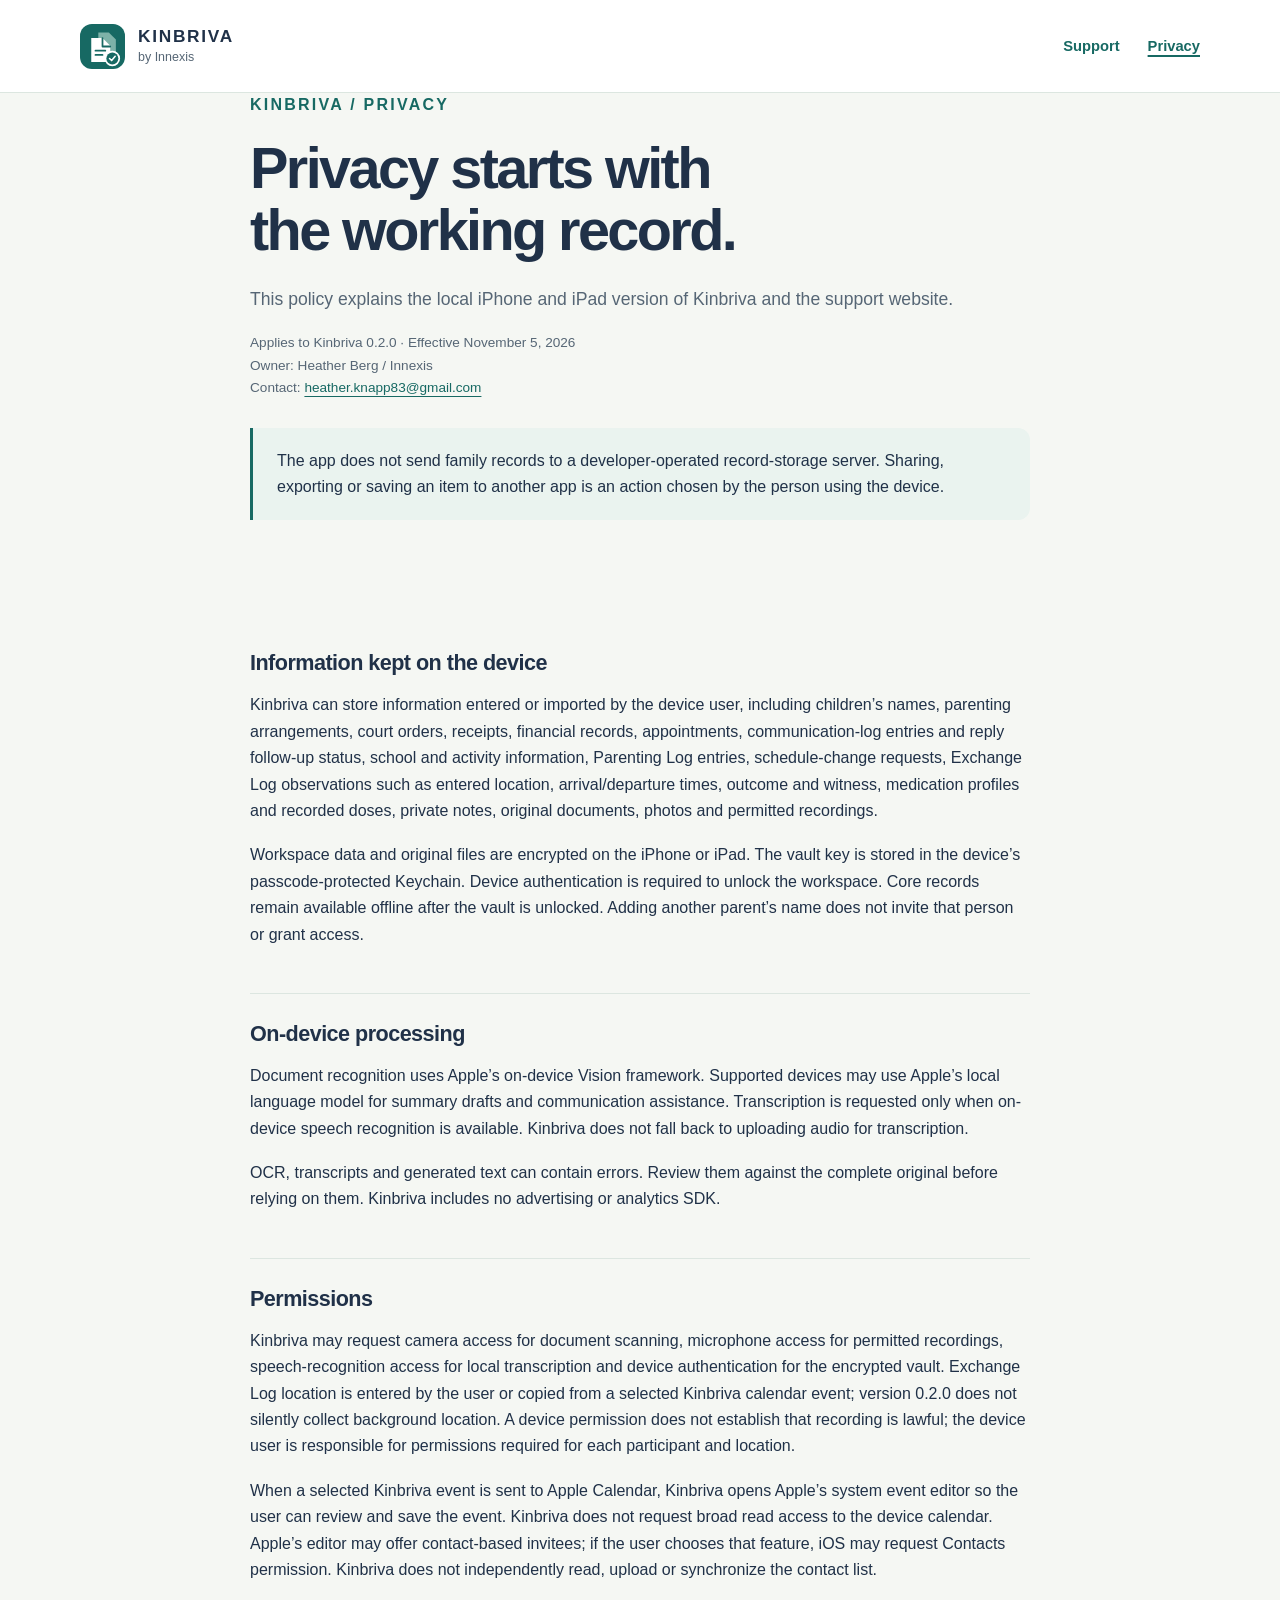
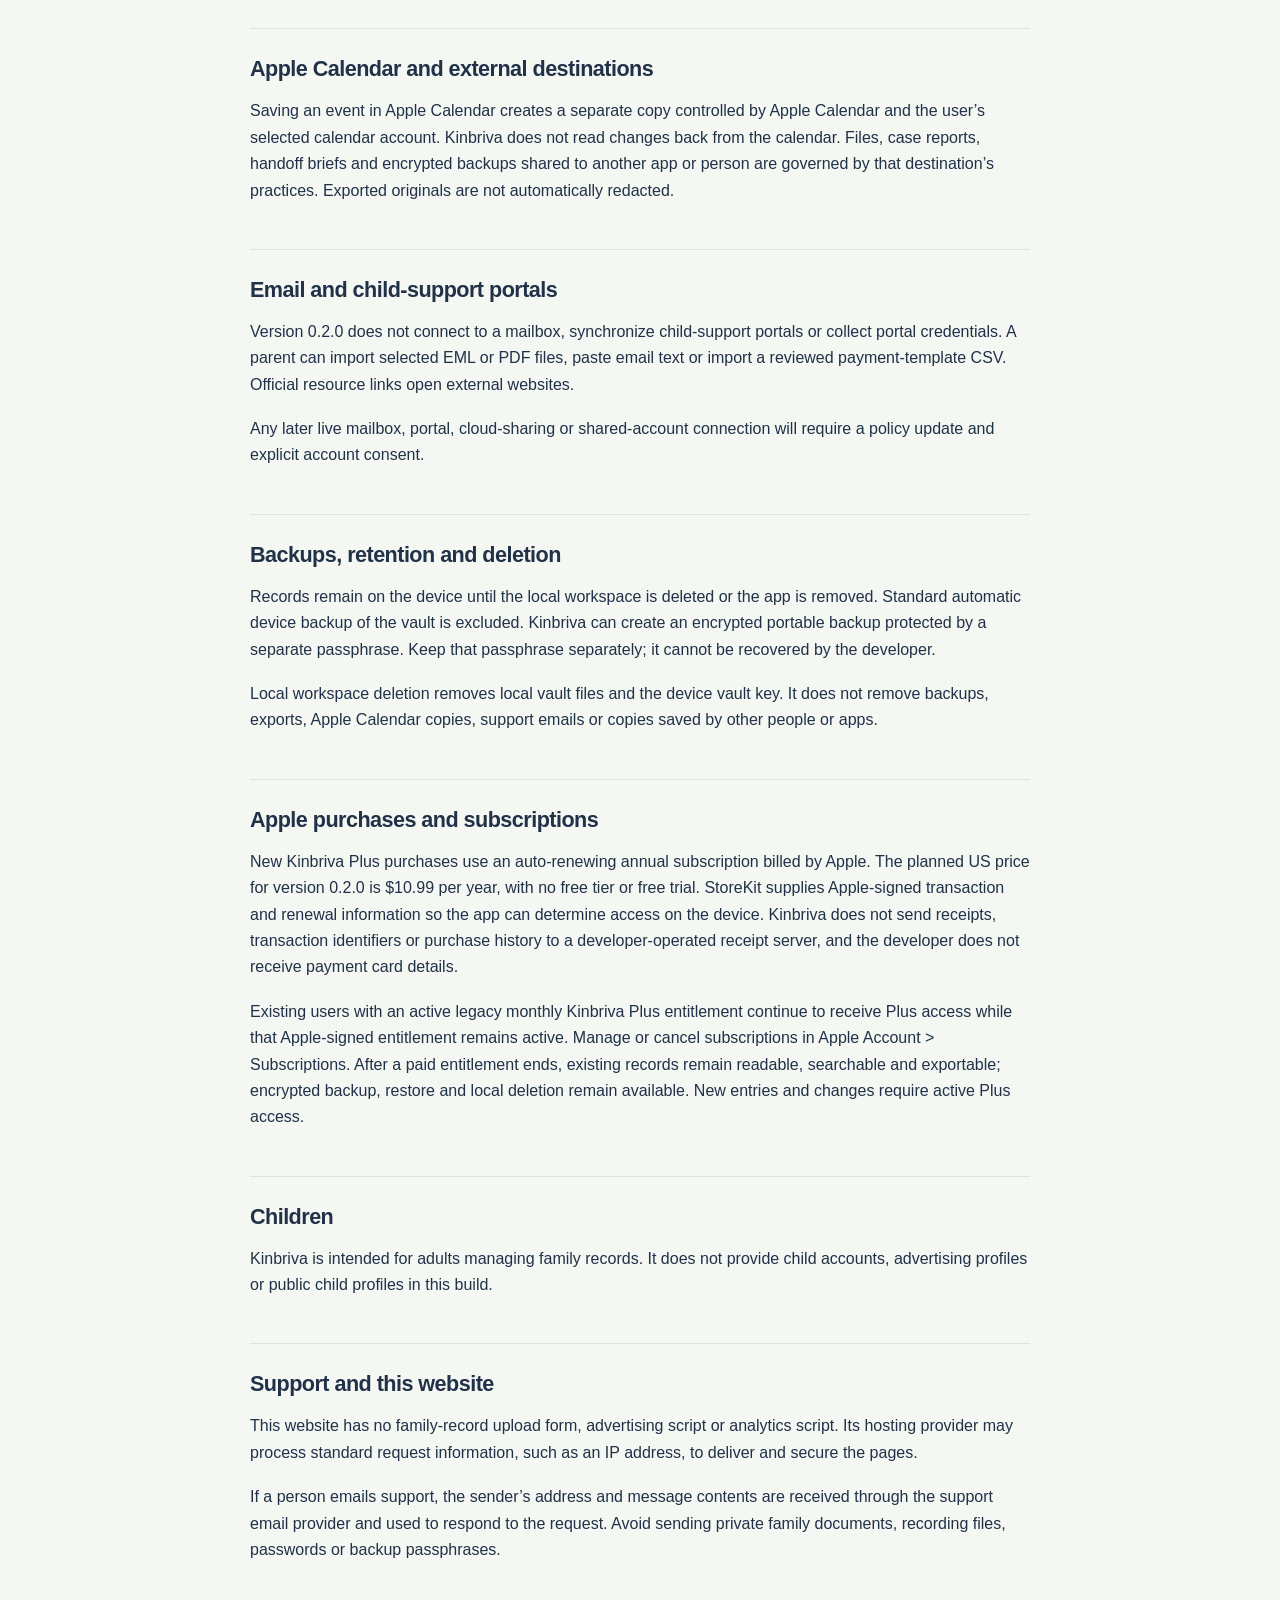
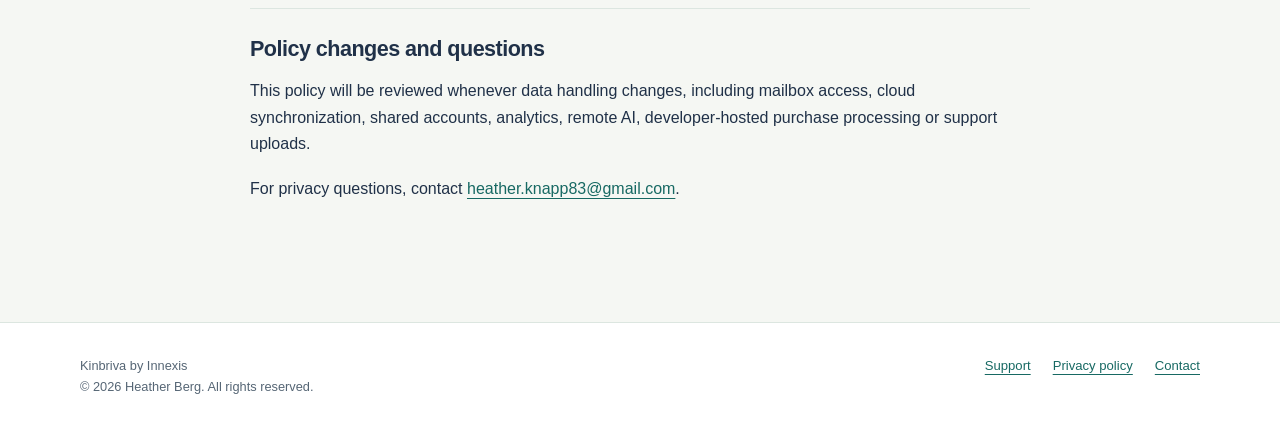
==== commit 7d96e52d: "Sync Kinbriva 0.2 communication and Exchange Log privacy/index.html" ====
--- a/privacy/index.html
+++ b/privacy/index.html
@@ -3,9 +3,9 @@
 <body><a class="skip" href="#main">Skip to content</a><header class="site-header"><div class="wrap header-inner"><a class="brand" href="../" aria-label="Kinbriva home"><img class="brand-icon" src="../brand.svg" alt="" width="45" height="45"><span><strong>KINBRIVA</strong><small>by Innexis</small></span></a><nav class="site-nav" aria-label="Main"><a href="../support/">Support</a><a href="../privacy/" aria-current="page">Privacy</a></nav></div></header>
 <main id="main" class="wrap"><div class="page-top document"><p class="eyebrow">Kinbriva / Privacy</p><h1>Privacy starts with<br>the working record.</h1><p class="intro">This policy explains the local iPhone and iPad version of Kinbriva and the support website.</p><p class="meta">Applies to Kinbriva 0.2.0 · Effective November 5, 2026<br>Owner: Heather Berg / Innexis<br>Contact: <a class="content-link" href="mailto:heather.knapp83@gmail.com?subject=Kinbriva%20privacy">heather.knapp83@gmail.com</a></p><div class="notice"><p>The app does not send family records to a developer-operated record-storage server. Sharing, exporting or saving an item to another app is an action chosen by the person using the device.</p></div></div>
 <article class="document" aria-label="Privacy policy">
-<section><h2>Information kept on the device</h2><p>Kinbriva can store information entered or imported by the device user, including children’s names, parenting arrangements, court orders, receipts, financial records, appointments, messages, school and activity information, Parenting Log entries, schedule-change requests, medication profiles and recorded doses, private notes, original documents, photos and permitted recordings.</p><p>Workspace data and original files are encrypted on the iPhone or iPad. The vault key is stored in the device’s passcode-protected Keychain. Device authentication is required to unlock the workspace. Core records remain available offline after the vault is unlocked. Adding another parent’s name does not invite that person or grant access.</p></section>
+<section><h2>Information kept on the device</h2><p>Kinbriva can store information entered or imported by the device user, including children’s names, parenting arrangements, court orders, receipts, financial records, appointments, communication-log entries and reply follow-up status, school and activity information, Parenting Log entries, schedule-change requests, Exchange Log observations such as entered location, arrival/departure times, outcome and witness, medication profiles and recorded doses, private notes, original documents, photos and permitted recordings.</p><p>Workspace data and original files are encrypted on the iPhone or iPad. The vault key is stored in the device’s passcode-protected Keychain. Device authentication is required to unlock the workspace. Core records remain available offline after the vault is unlocked. Adding another parent’s name does not invite that person or grant access.</p></section>
 <section><h2>On-device processing</h2><p>Document recognition uses Apple’s on-device Vision framework. Supported devices may use Apple’s local language model for summary drafts and communication assistance. Transcription is requested only when on-device speech recognition is available. Kinbriva does not fall back to uploading audio for transcription.</p><p>OCR, transcripts and generated text can contain errors. Review them against the complete original before relying on them. Kinbriva includes no advertising or analytics SDK.</p></section>
-<section><h2>Permissions</h2><p>Kinbriva may request camera access for document scanning, microphone access for permitted recordings, speech-recognition access for local transcription and device authentication for the encrypted vault. A device permission does not establish that recording is lawful; the device user is responsible for permissions required for each participant and location.</p><p>When a selected Kinbriva event is sent to Apple Calendar, Kinbriva opens Apple’s system event editor so the user can review and save the event. Kinbriva does not request broad read access to the device calendar. Apple’s editor may offer contact-based invitees; if the user chooses that feature, iOS may request Contacts permission. Kinbriva does not independently read, upload or synchronize the contact list.</p></section>
+<section><h2>Permissions</h2><p>Kinbriva may request camera access for document scanning, microphone access for permitted recordings, speech-recognition access for local transcription and device authentication for the encrypted vault. Exchange Log location is entered by the user or copied from a selected Kinbriva calendar event; version 0.2.0 does not silently collect background location. A device permission does not establish that recording is lawful; the device user is responsible for permissions required for each participant and location.</p><p>When a selected Kinbriva event is sent to Apple Calendar, Kinbriva opens Apple’s system event editor so the user can review and save the event. Kinbriva does not request broad read access to the device calendar. Apple’s editor may offer contact-based invitees; if the user chooses that feature, iOS may request Contacts permission. Kinbriva does not independently read, upload or synchronize the contact list.</p></section>
 <section><h2>Apple Calendar and external destinations</h2><p>Saving an event in Apple Calendar creates a separate copy controlled by Apple Calendar and the user’s selected calendar account. Kinbriva does not read changes back from the calendar. Files, case reports, handoff briefs and encrypted backups shared to another app or person are governed by that destination’s practices. Exported originals are not automatically redacted.</p></section>
 <section><h2>Email and child-support portals</h2><p>Version 0.2.0 does not connect to a mailbox, synchronize child-support portals or collect portal credentials. A parent can import selected EML or PDF files, paste email text or import a reviewed payment-template CSV. Official resource links open external websites.</p><p>Any later live mailbox, portal, cloud-sharing or shared-account connection will require a policy update and explicit account consent.</p></section>
 <section><h2>Backups, retention and deletion</h2><p>Records remain on the device until the local workspace is deleted or the app is removed. Standard automatic device backup of the vault is excluded. Kinbriva can create an encrypted portable backup protected by a separate passphrase. Keep that passphrase separately; it cannot be recovered by the developer.</p><p>Local workspace deletion removes local vault files and the device vault key. It does not remove backups, exports, Apple Calendar copies, support emails or copies saved by other people or apps.</p></section>
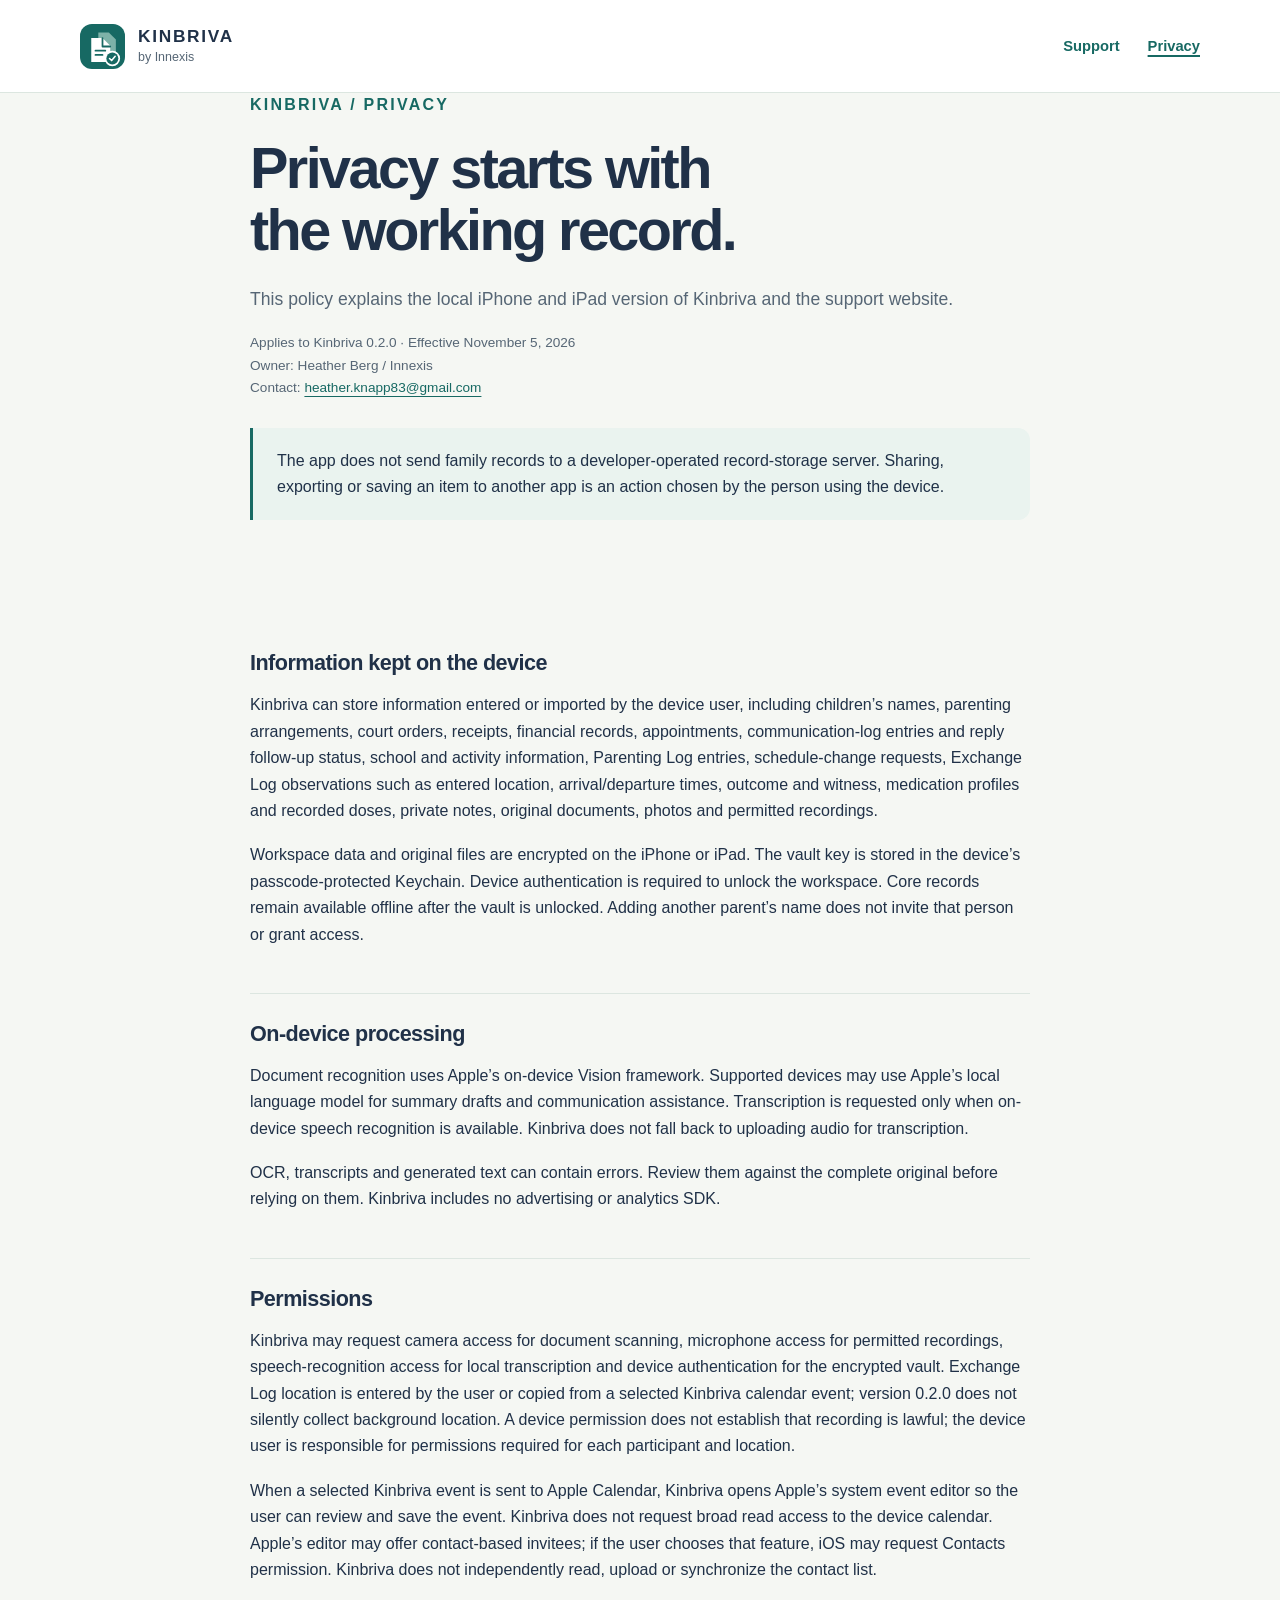
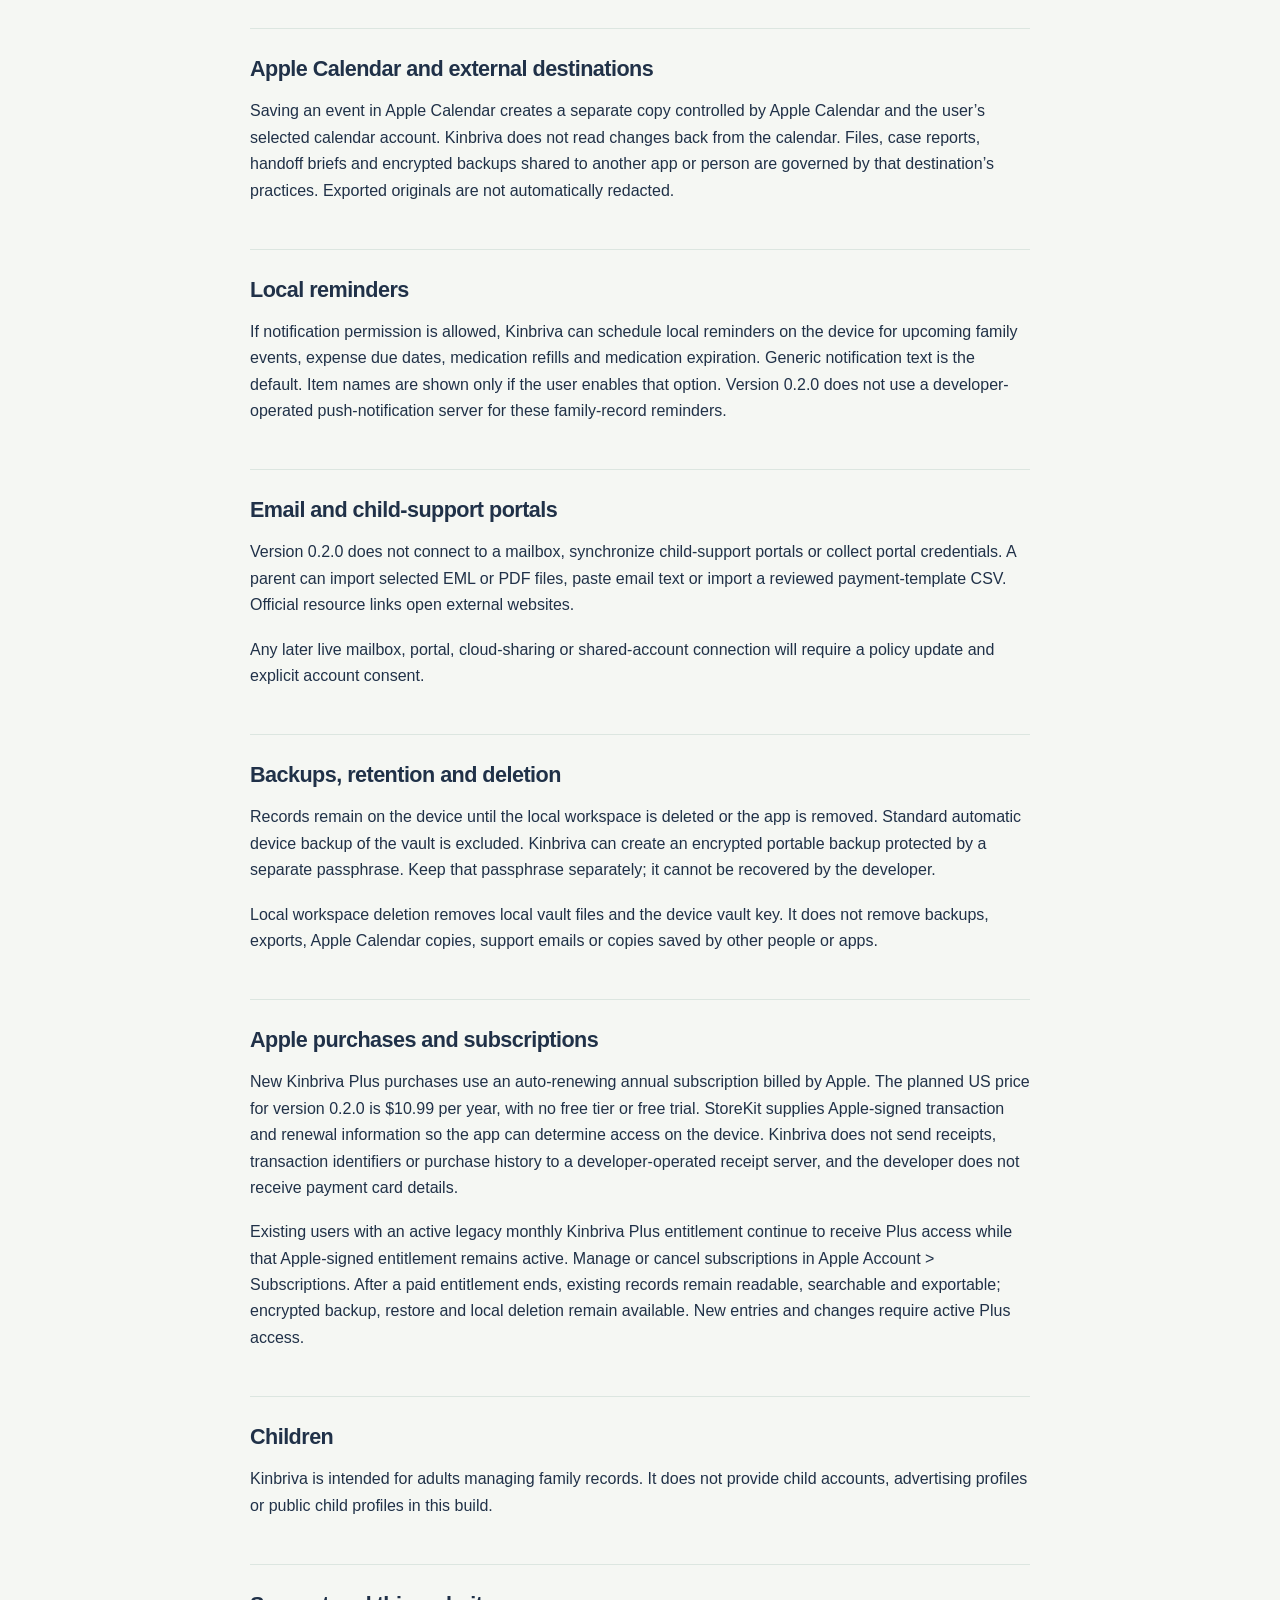
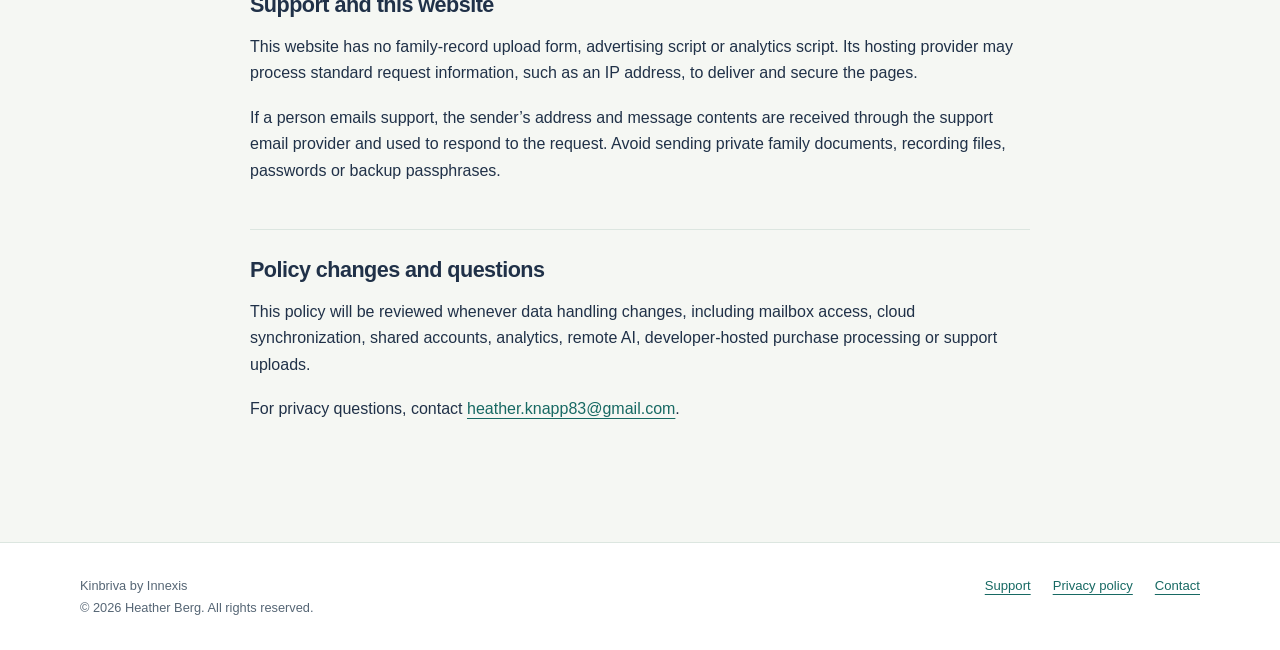
==== commit 40eb863c: "Sync Kinbriva 0.2 local reminder privacy/index.html" ====
--- a/privacy/index.html
+++ b/privacy/index.html
@@ -7,6 +7,7 @@
 <section><h2>On-device processing</h2><p>Document recognition uses Apple’s on-device Vision framework. Supported devices may use Apple’s local language model for summary drafts and communication assistance. Transcription is requested only when on-device speech recognition is available. Kinbriva does not fall back to uploading audio for transcription.</p><p>OCR, transcripts and generated text can contain errors. Review them against the complete original before relying on them. Kinbriva includes no advertising or analytics SDK.</p></section>
 <section><h2>Permissions</h2><p>Kinbriva may request camera access for document scanning, microphone access for permitted recordings, speech-recognition access for local transcription and device authentication for the encrypted vault. Exchange Log location is entered by the user or copied from a selected Kinbriva calendar event; version 0.2.0 does not silently collect background location. A device permission does not establish that recording is lawful; the device user is responsible for permissions required for each participant and location.</p><p>When a selected Kinbriva event is sent to Apple Calendar, Kinbriva opens Apple’s system event editor so the user can review and save the event. Kinbriva does not request broad read access to the device calendar. Apple’s editor may offer contact-based invitees; if the user chooses that feature, iOS may request Contacts permission. Kinbriva does not independently read, upload or synchronize the contact list.</p></section>
 <section><h2>Apple Calendar and external destinations</h2><p>Saving an event in Apple Calendar creates a separate copy controlled by Apple Calendar and the user’s selected calendar account. Kinbriva does not read changes back from the calendar. Files, case reports, handoff briefs and encrypted backups shared to another app or person are governed by that destination’s practices. Exported originals are not automatically redacted.</p></section>
+<section><h2>Local reminders</h2><p>If notification permission is allowed, Kinbriva can schedule local reminders on the device for upcoming family events, expense due dates, medication refills and medication expiration. Generic notification text is the default. Item names are shown only if the user enables that option. Version 0.2.0 does not use a developer-operated push-notification server for these family-record reminders.</p></section>
 <section><h2>Email and child-support portals</h2><p>Version 0.2.0 does not connect to a mailbox, synchronize child-support portals or collect portal credentials. A parent can import selected EML or PDF files, paste email text or import a reviewed payment-template CSV. Official resource links open external websites.</p><p>Any later live mailbox, portal, cloud-sharing or shared-account connection will require a policy update and explicit account consent.</p></section>
 <section><h2>Backups, retention and deletion</h2><p>Records remain on the device until the local workspace is deleted or the app is removed. Standard automatic device backup of the vault is excluded. Kinbriva can create an encrypted portable backup protected by a separate passphrase. Keep that passphrase separately; it cannot be recovered by the developer.</p><p>Local workspace deletion removes local vault files and the device vault key. It does not remove backups, exports, Apple Calendar copies, support emails or copies saved by other people or apps.</p></section>
 <section><h2>Apple purchases and subscriptions</h2><p>New Kinbriva Plus purchases use an auto-renewing annual subscription billed by Apple. The planned US price for version 0.2.0 is $10.99 per year, with no free tier or free trial. StoreKit supplies Apple-signed transaction and renewal information so the app can determine access on the device. Kinbriva does not send receipts, transaction identifiers or purchase history to a developer-operated receipt server, and the developer does not receive payment card details.</p><p>Existing users with an active legacy monthly Kinbriva Plus entitlement continue to receive Plus access while that Apple-signed entitlement remains active. Manage or cancel subscriptions in Apple Account &gt; Subscriptions. After a paid entitlement ends, existing records remain readable, searchable and exportable; encrypted backup, restore and local deletion remain available. New entries and changes require active Plus access.</p></section>
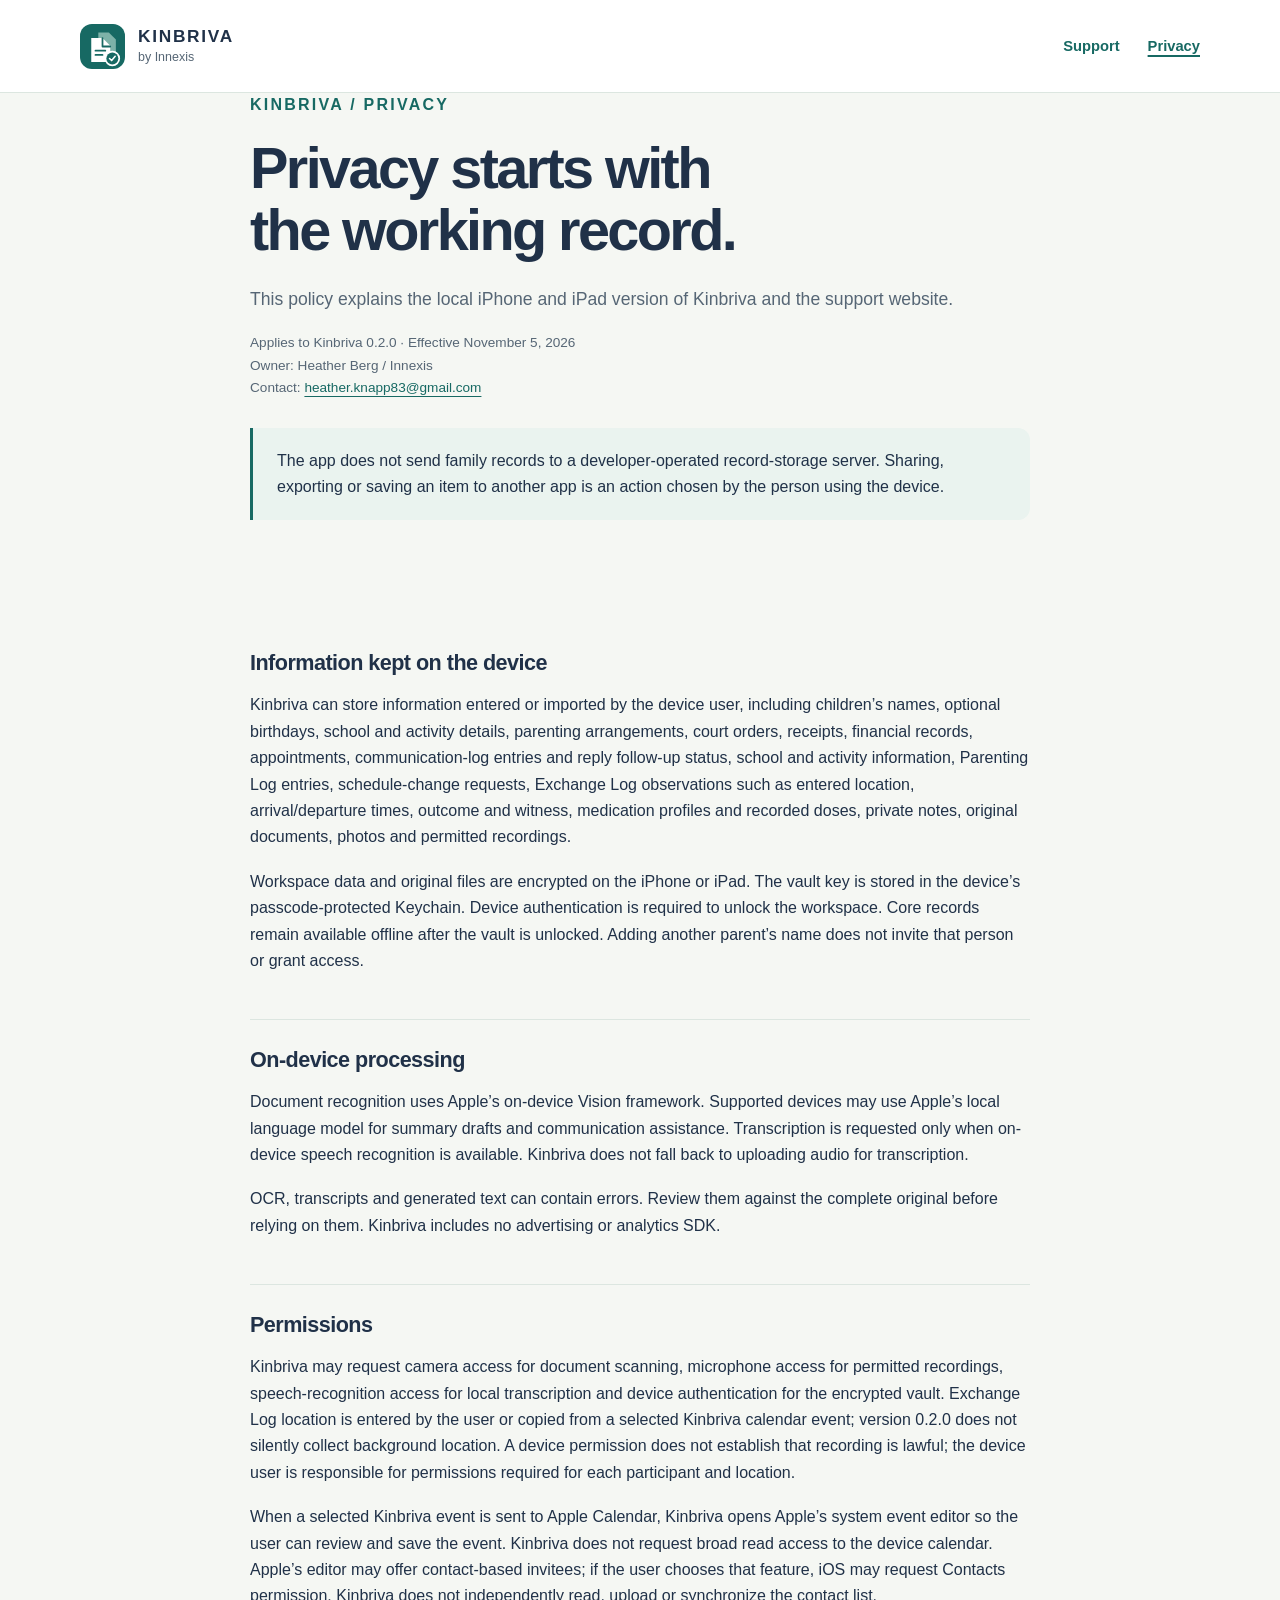
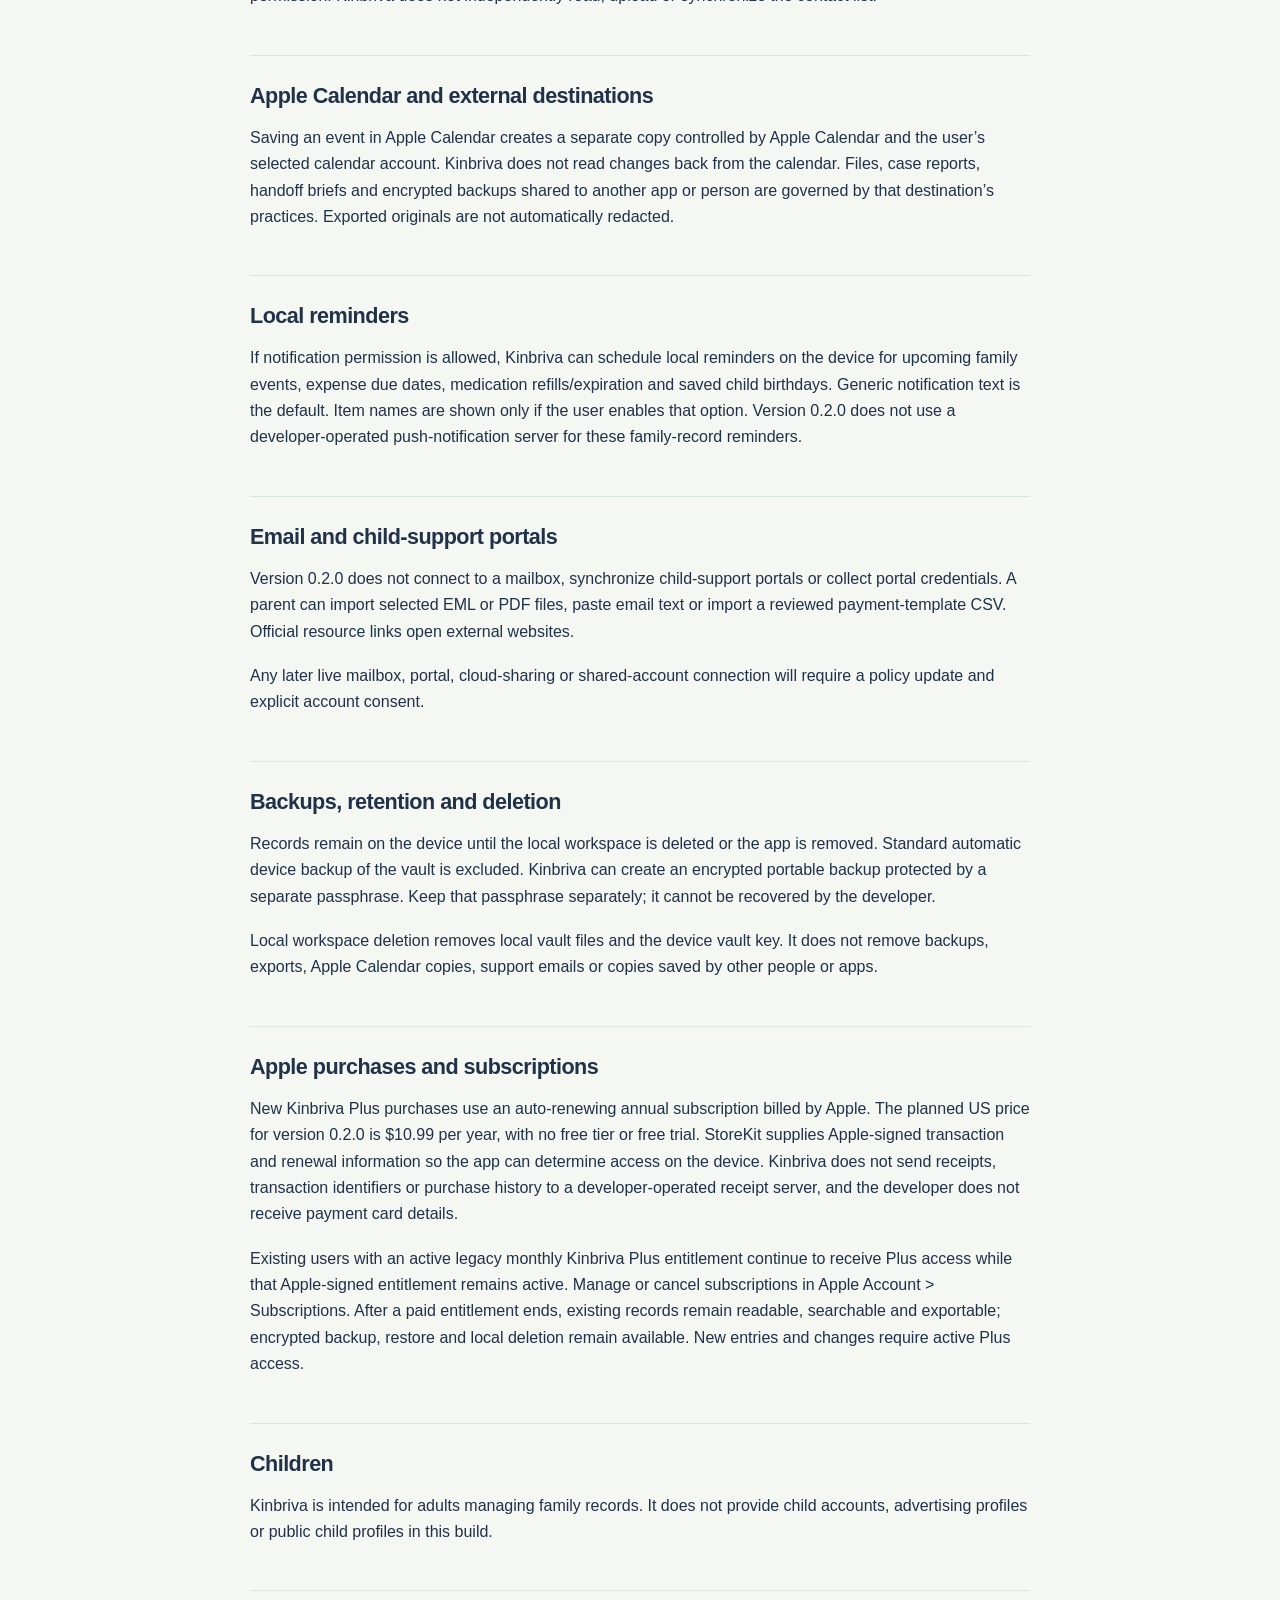
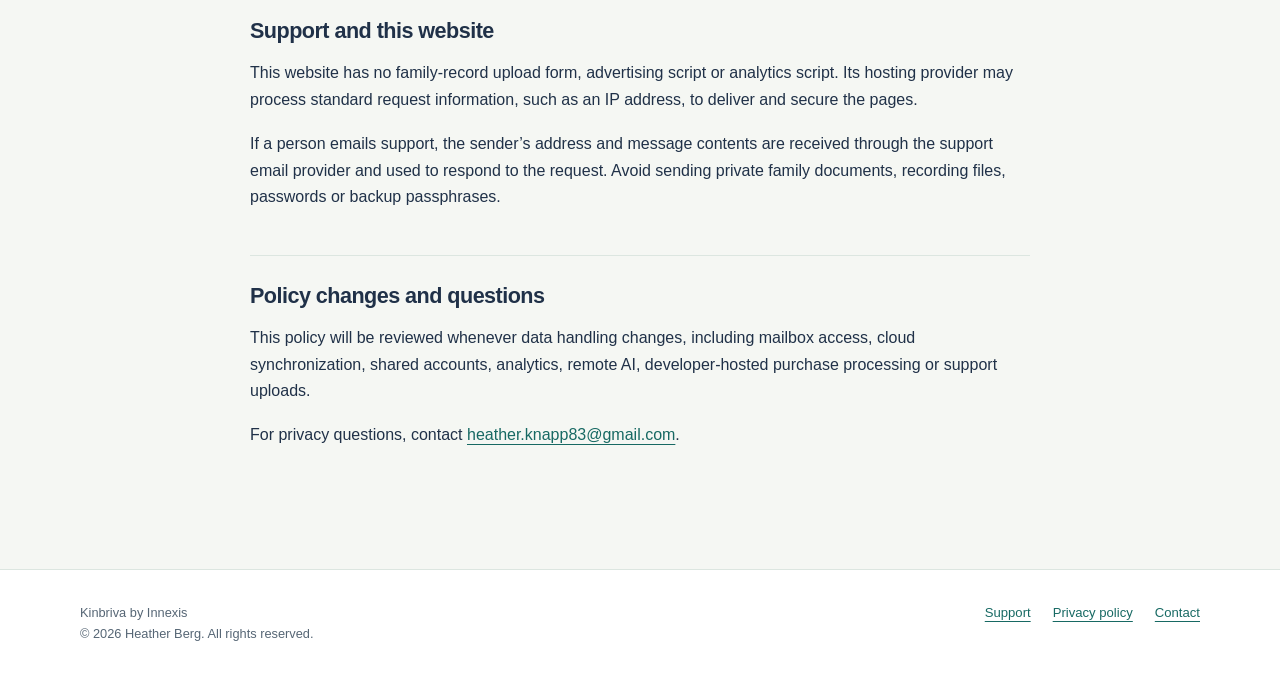
==== commit 8d0b66c7: "Sync Kinbriva 0.2 child details and birthdays privacy/index.html" ====
--- a/privacy/index.html
+++ b/privacy/index.html
@@ -3,11 +3,11 @@
 <body><a class="skip" href="#main">Skip to content</a><header class="site-header"><div class="wrap header-inner"><a class="brand" href="../" aria-label="Kinbriva home"><img class="brand-icon" src="../brand.svg" alt="" width="45" height="45"><span><strong>KINBRIVA</strong><small>by Innexis</small></span></a><nav class="site-nav" aria-label="Main"><a href="../support/">Support</a><a href="../privacy/" aria-current="page">Privacy</a></nav></div></header>
 <main id="main" class="wrap"><div class="page-top document"><p class="eyebrow">Kinbriva / Privacy</p><h1>Privacy starts with<br>the working record.</h1><p class="intro">This policy explains the local iPhone and iPad version of Kinbriva and the support website.</p><p class="meta">Applies to Kinbriva 0.2.0 · Effective November 5, 2026<br>Owner: Heather Berg / Innexis<br>Contact: <a class="content-link" href="mailto:heather.knapp83@gmail.com?subject=Kinbriva%20privacy">heather.knapp83@gmail.com</a></p><div class="notice"><p>The app does not send family records to a developer-operated record-storage server. Sharing, exporting or saving an item to another app is an action chosen by the person using the device.</p></div></div>
 <article class="document" aria-label="Privacy policy">
-<section><h2>Information kept on the device</h2><p>Kinbriva can store information entered or imported by the device user, including children’s names, parenting arrangements, court orders, receipts, financial records, appointments, communication-log entries and reply follow-up status, school and activity information, Parenting Log entries, schedule-change requests, Exchange Log observations such as entered location, arrival/departure times, outcome and witness, medication profiles and recorded doses, private notes, original documents, photos and permitted recordings.</p><p>Workspace data and original files are encrypted on the iPhone or iPad. The vault key is stored in the device’s passcode-protected Keychain. Device authentication is required to unlock the workspace. Core records remain available offline after the vault is unlocked. Adding another parent’s name does not invite that person or grant access.</p></section>
+<section><h2>Information kept on the device</h2><p>Kinbriva can store information entered or imported by the device user, including children’s names, optional birthdays, school and activity details, parenting arrangements, court orders, receipts, financial records, appointments, communication-log entries and reply follow-up status, school and activity information, Parenting Log entries, schedule-change requests, Exchange Log observations such as entered location, arrival/departure times, outcome and witness, medication profiles and recorded doses, private notes, original documents, photos and permitted recordings.</p><p>Workspace data and original files are encrypted on the iPhone or iPad. The vault key is stored in the device’s passcode-protected Keychain. Device authentication is required to unlock the workspace. Core records remain available offline after the vault is unlocked. Adding another parent’s name does not invite that person or grant access.</p></section>
 <section><h2>On-device processing</h2><p>Document recognition uses Apple’s on-device Vision framework. Supported devices may use Apple’s local language model for summary drafts and communication assistance. Transcription is requested only when on-device speech recognition is available. Kinbriva does not fall back to uploading audio for transcription.</p><p>OCR, transcripts and generated text can contain errors. Review them against the complete original before relying on them. Kinbriva includes no advertising or analytics SDK.</p></section>
 <section><h2>Permissions</h2><p>Kinbriva may request camera access for document scanning, microphone access for permitted recordings, speech-recognition access for local transcription and device authentication for the encrypted vault. Exchange Log location is entered by the user or copied from a selected Kinbriva calendar event; version 0.2.0 does not silently collect background location. A device permission does not establish that recording is lawful; the device user is responsible for permissions required for each participant and location.</p><p>When a selected Kinbriva event is sent to Apple Calendar, Kinbriva opens Apple’s system event editor so the user can review and save the event. Kinbriva does not request broad read access to the device calendar. Apple’s editor may offer contact-based invitees; if the user chooses that feature, iOS may request Contacts permission. Kinbriva does not independently read, upload or synchronize the contact list.</p></section>
 <section><h2>Apple Calendar and external destinations</h2><p>Saving an event in Apple Calendar creates a separate copy controlled by Apple Calendar and the user’s selected calendar account. Kinbriva does not read changes back from the calendar. Files, case reports, handoff briefs and encrypted backups shared to another app or person are governed by that destination’s practices. Exported originals are not automatically redacted.</p></section>
-<section><h2>Local reminders</h2><p>If notification permission is allowed, Kinbriva can schedule local reminders on the device for upcoming family events, expense due dates, medication refills and medication expiration. Generic notification text is the default. Item names are shown only if the user enables that option. Version 0.2.0 does not use a developer-operated push-notification server for these family-record reminders.</p></section>
+<section><h2>Local reminders</h2><p>If notification permission is allowed, Kinbriva can schedule local reminders on the device for upcoming family events, expense due dates, medication refills/expiration and saved child birthdays. Generic notification text is the default. Item names are shown only if the user enables that option. Version 0.2.0 does not use a developer-operated push-notification server for these family-record reminders.</p></section>
 <section><h2>Email and child-support portals</h2><p>Version 0.2.0 does not connect to a mailbox, synchronize child-support portals or collect portal credentials. A parent can import selected EML or PDF files, paste email text or import a reviewed payment-template CSV. Official resource links open external websites.</p><p>Any later live mailbox, portal, cloud-sharing or shared-account connection will require a policy update and explicit account consent.</p></section>
 <section><h2>Backups, retention and deletion</h2><p>Records remain on the device until the local workspace is deleted or the app is removed. Standard automatic device backup of the vault is excluded. Kinbriva can create an encrypted portable backup protected by a separate passphrase. Keep that passphrase separately; it cannot be recovered by the developer.</p><p>Local workspace deletion removes local vault files and the device vault key. It does not remove backups, exports, Apple Calendar copies, support emails or copies saved by other people or apps.</p></section>
 <section><h2>Apple purchases and subscriptions</h2><p>New Kinbriva Plus purchases use an auto-renewing annual subscription billed by Apple. The planned US price for version 0.2.0 is $10.99 per year, with no free tier or free trial. StoreKit supplies Apple-signed transaction and renewal information so the app can determine access on the device. Kinbriva does not send receipts, transaction identifiers or purchase history to a developer-operated receipt server, and the developer does not receive payment card details.</p><p>Existing users with an active legacy monthly Kinbriva Plus entitlement continue to receive Plus access while that Apple-signed entitlement remains active. Manage or cancel subscriptions in Apple Account &gt; Subscriptions. After a paid entitlement ends, existing records remain readable, searchable and exportable; encrypted backup, restore and local deletion remain available. New entries and changes require active Plus access.</p></section>
